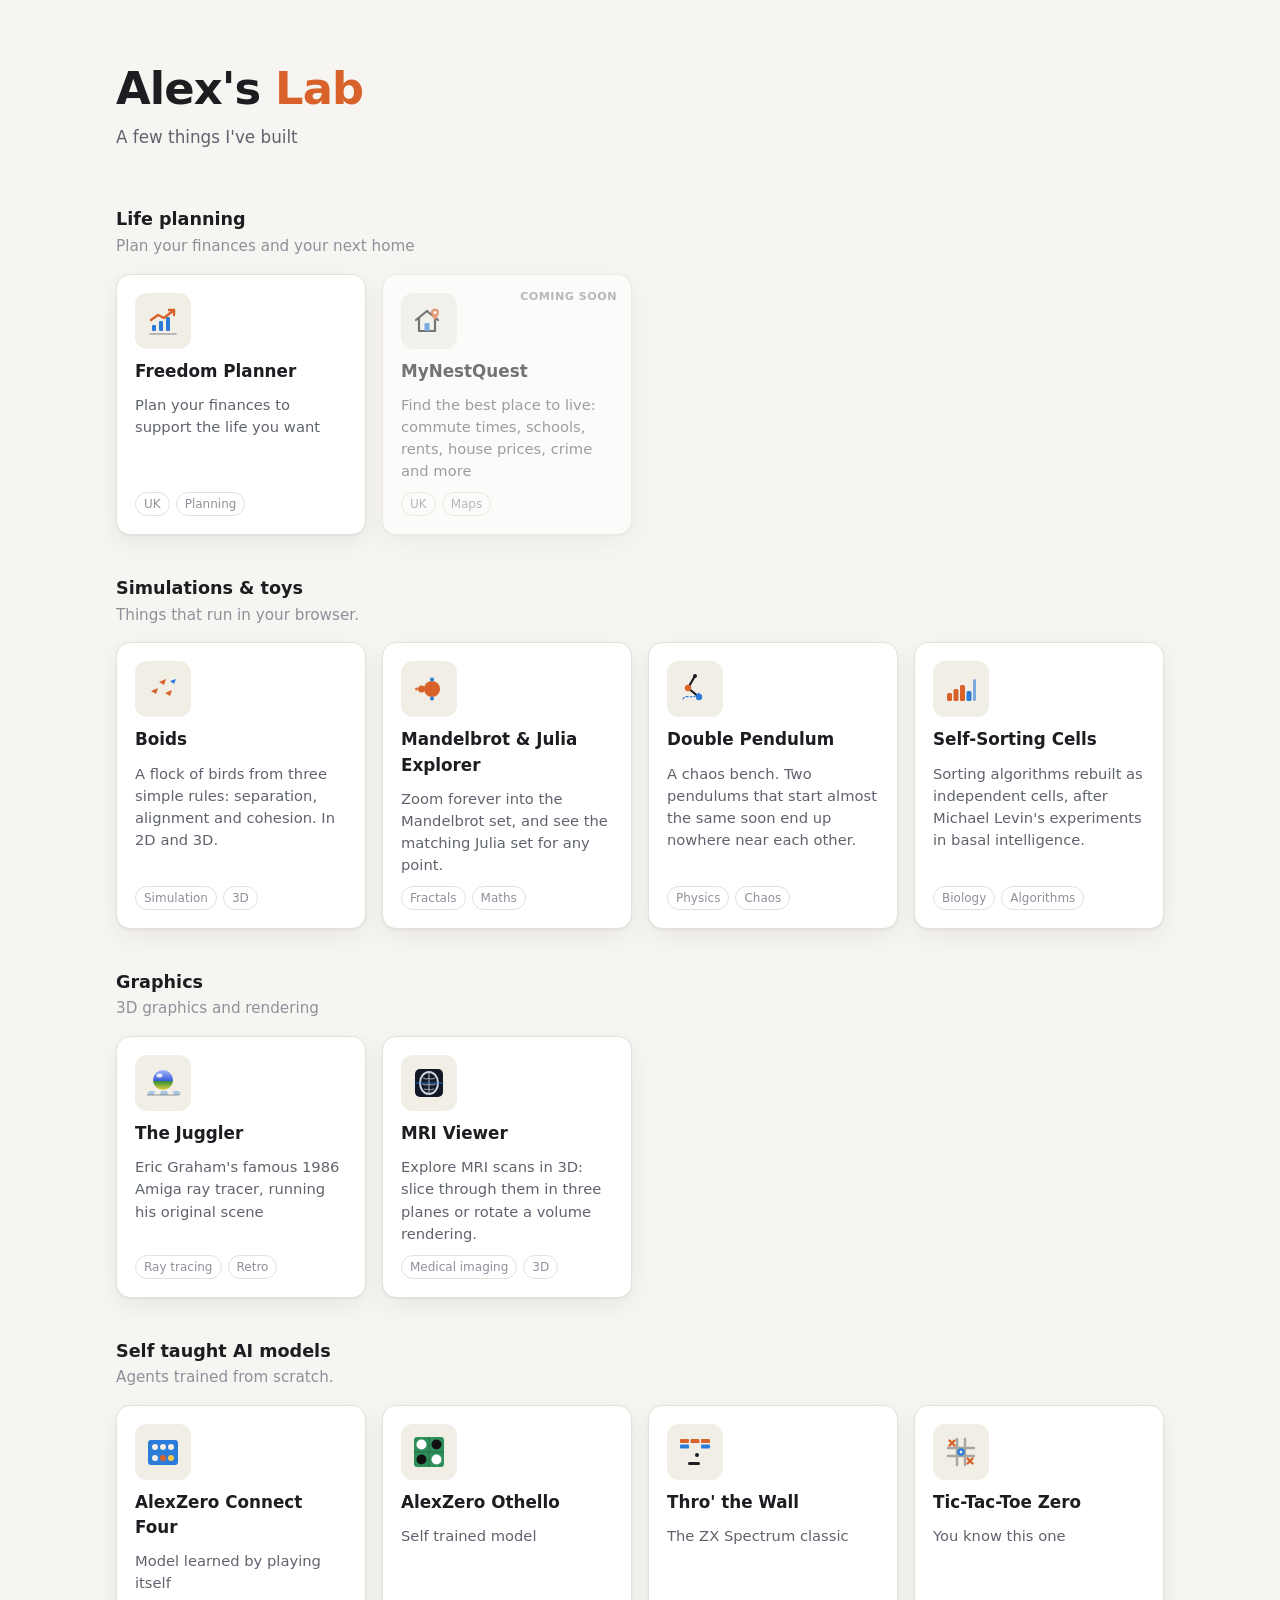
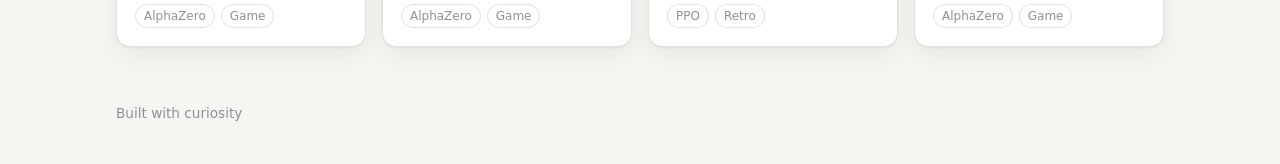
==== index.html @ 4d30f0cc "Life planning group: add MyNestQuest (coming soon) Co-Authored-By: Claude Opus 5.5 <noreply@anthropi" ====
<!doctype html>
<html lang="en">
<head>
<meta charset="utf-8">
<meta name="viewport" content="width=device-width, initial-scale=1">
<title>Alex's Lab</title>
<meta name="description" content="Simulations, fractals and self-taught AI games that Alex has built.">
<style>
  :root {
    --bg: #f6f5f1;
    --card: #ffffff;
    --edge: #e4e1d8;
    --ink: #1c1d21;
    --ink-dim: #5f636d;
    --ink-faint: #8d919a;
    --accent: #d9622b;
    --accent-2: #2b7bd9;
    --icon-bg: #f1eee6;
    --shadow: 0 1px 2px rgba(20,20,30,.05), 0 8px 24px rgba(20,20,30,.06);
    --shadow-hover: 0 2px 4px rgba(20,20,30,.06), 0 16px 40px rgba(20,20,30,.12);
  }
  @media (prefers-color-scheme: dark) {
    :root {
      --bg: #0e1015;
      --card: #171a21;
      --edge: #252a34;
      --ink: #eceef2;
      --ink-dim: #a3a9b6;
      --ink-faint: #6e7584;
      --accent: #f08a4b;
      --accent-2: #5ea3f2;
      --icon-bg: #1f232c;
      --shadow: 0 1px 2px rgba(0,0,0,.3);
      --shadow-hover: 0 12px 32px rgba(0,0,0,.45);
    }
  }
  * { box-sizing: border-box; }
  body {
    margin: 0;
    background: var(--bg);
    color: var(--ink);
    font: 16px/1.5 system-ui, -apple-system, "Segoe UI", Roboto, sans-serif;
  }
  .wrap { max-width: 1080px; margin: 0 auto; padding: 0 16px; }
  header { padding: 64px 0 24px; }
  h1 { font-size: clamp(2rem, 5vw, 2.8rem); line-height: 1.1; margin: 0 0 12px; letter-spacing: -0.02em; }
  h1 span { color: var(--accent); }
  .intro { color: var(--ink-dim); max-width: 56ch; margin: 0; font-size: 1.05rem; }
  section { padding: 32px 0 8px; }
  h2 { font-size: 1.1rem; margin: 0; }
  .blurb { color: var(--ink-faint); margin: 2px 0 16px; font-size: .95rem; }
  .grid {
    display: grid;
    grid-template-columns: repeat(auto-fill, minmax(240px, 1fr));
    gap: 16px;
  }
  .card {
    position: relative;
    display: flex; flex-direction: column; gap: 10px;
    padding: 18px;
    background: var(--card);
    border: 1px solid var(--edge);
    border-radius: 14px;
    box-shadow: var(--shadow);
    color: inherit; text-decoration: none;
    transition: transform .15s ease, box-shadow .15s ease, border-color .15s ease;
  }
  a.card:hover, a.card:focus-visible { transform: translateY(-3px); box-shadow: var(--shadow-hover); border-color: var(--accent); outline: none; }
  .card.soon { opacity: .6; cursor: default; }
  .icon {
    width: 56px; height: 56px; border-radius: 12px;
    background: var(--icon-bg);
    display: grid; place-items: center;
  }
  .icon svg { width: 36px; height: 36px; }
  .card h3 { margin: 0; font-size: 1.05rem; }
  .card p { margin: 0; color: var(--ink-dim); font-size: .92rem; flex: 1; }
  .tags { display: flex; flex-wrap: wrap; gap: 6px; }
  .tag { font-size: .75rem; padding: 2px 8px; border-radius: 99px; border: 1px solid var(--edge); color: var(--ink-faint); }
  .badge {
    position: absolute; top: 14px; right: 14px;
    font-size: .7rem; font-weight: 600; letter-spacing: .04em; text-transform: uppercase;
    color: var(--ink-faint);
  }
  footer { padding: 48px 0 40px; color: var(--ink-faint); font-size: .85rem; }
  footer a { color: inherit; }
</style>
</head>
<body>
<div class="wrap">
  <header>
    <h1>Alex's <span>Lab</span></h1>
    <p class="intro">A few things I've built</p>
  </header>
  <main id="groups"></main>
  <footer>Built with curiosity</footer>
</div>

<script src="apps.js"></script>
<script>
  // Small hand-drawn icons. currentColor = ink, var(--accent)/var(--accent-2) for highlights.
  const ICONS = {
    house: `<svg viewBox="0 0 36 36" fill="none" stroke-linecap="round" stroke-linejoin="round"><path d="M5 17L16 8l11 9" stroke="currentColor" stroke-width="2.2"/><path d="M8 15v13h16V15" stroke="currentColor" stroke-width="2.2"/><rect x="13.5" y="20" width="5" height="8" rx="1" fill="var(--accent-2)"/><path d="M28 9.5c0 3-4 7.5-4 7.5s-4-4.5-4-7.5a4 4 0 0 1 8 0z" fill="var(--accent)"/><circle cx="24" cy="9.5" r="1.5" fill="var(--card)"/></svg>`,
    mri: `<svg viewBox="0 0 36 36" fill="none" stroke-linecap="round"><rect x="4" y="4" width="28" height="28" rx="5" fill="#111827"/><ellipse cx="18" cy="18" rx="9" ry="11" stroke="#d1d5db" stroke-width="2"/><path d="M18 8v20" stroke="#9ca3af" stroke-width="1.2"/><path d="M12.5 13c2 1.5 3.5 1.5 5.5 0M18 13c2 1.5 3.5 1.5 5.5 0M12 19c2.2 1.4 4 1.4 6 0M18 19c2 1.4 3.8 1.4 6 0M13.5 24c1.6 1 3 1 4.5 0M18 24c1.5 1 2.9 1 4.5 0" stroke="#9ca3af" stroke-width="1.1"/><path d="M4 18h28" stroke="var(--accent-2)" stroke-width="1" opacity=".8"/></svg>`,
    juggler: `<svg viewBox="0 0 36 36"><defs><linearGradient id="jg" x1="0" y1="0" x2="0" y2="1"><stop offset="0" stop-color="#9fb7ff"/><stop offset=".55" stop-color="#3a5bd9"/><stop offset=".56" stop-color="#2f8f3a"/><stop offset="1" stop-color="#e6d23a"/></linearGradient></defs><path d="M2 30h32" stroke="currentColor" stroke-width="1.4" opacity=".3"/><g fill="var(--accent-2)" opacity=".35"><path d="M4 26h6l-1 4H2z"/><path d="M16 26h6l1 4h-8z"/><path d="M28 26h6l2 4h-7z"/></g><circle cx="18" cy="15" r="10" fill="url(#jg)"/><ellipse cx="14.5" cy="10.5" rx="3" ry="2" fill="#fff" opacity=".85"/></svg>`,
    finance: `<svg viewBox="0 0 36 36" fill="none" stroke-linecap="round" stroke-linejoin="round"><path d="M5 31h26" stroke="currentColor" stroke-width="1.6" opacity=".35"/><g fill="var(--accent-2)"><rect x="7" y="22" width="4" height="6" rx="1"/><rect x="14" y="18" width="4" height="10" rx="1"/><rect x="21" y="14" width="4" height="14" rx="1"/></g><path d="M6 17l7-5 6 3 10-8" stroke="var(--accent)" stroke-width="2.4"/><path d="M24 7h5v5" stroke="var(--accent)" stroke-width="2.4"/></svg>`,
    boids: `<svg viewBox="0 0 36 36" fill="none"><g fill="var(--accent)"><path d="M6 20l7-3-2 6z"/><path d="M14 11l7-3-2 6z"/><path d="M20 22l7-3-2 6z"/></g><path d="M25 10l6-2-2 5z" fill="var(--accent-2)"/></svg>`,
    mandelbrot: `<svg viewBox="0 0 36 36"><circle cx="21" cy="18" r="8" fill="var(--accent)"/><circle cx="10.5" cy="18" r="3.5" fill="var(--accent)"/><circle cx="5.5" cy="18" r="1.4" fill="var(--accent)"/><circle cx="21" cy="8.5" r="2" fill="var(--accent-2)"/><circle cx="21" cy="27.5" r="2" fill="var(--accent-2)"/></svg>`,
    pendulum: `<svg viewBox="0 0 36 36" fill="none" stroke-width="2.2" stroke-linecap="round"><path d="M18 5L11 17L22 26" stroke="currentColor"/><circle cx="18" cy="5" r="2" fill="currentColor"/><circle cx="11" cy="17" r="3.2" fill="var(--accent)"/><circle cx="22" cy="26" r="3.2" fill="var(--accent-2)"/><path d="M6 28c4-6 10 2 16-6" stroke="var(--accent-2)" stroke-width="1.2" stroke-dasharray="2 2"/></svg>`,
    cells: `<svg viewBox="0 0 36 36"><g fill="var(--accent)"><rect x="4" y="22" width="5" height="8" rx="1.5"/><rect x="10.5" y="18" width="5" height="12" rx="1.5"/><rect x="17" y="14" width="5" height="16" rx="1.5"/></g><g fill="var(--accent-2)"><rect x="23.5" y="20" width="5" height="10" rx="1.5"/><rect x="30" y="8" width="3" height="22" rx="1.5" opacity=".6"/></g></svg>`,
    connect4: `<svg viewBox="0 0 36 36"><rect x="3" y="6" width="30" height="25" rx="3" fill="var(--accent-2)"/><g fill="var(--icon-bg)"><circle cx="10" cy="13" r="3"/><circle cx="18" cy="13" r="3"/><circle cx="26" cy="13" r="3"/><circle cx="10" cy="24" r="3"/></g><circle cx="18" cy="24" r="3" fill="var(--accent)"/><circle cx="26" cy="24" r="3" fill="#f2c94c"/></svg>`,
    othello: `<svg viewBox="0 0 36 36"><rect x="3" y="3" width="30" height="30" rx="3" fill="#2f8f5b"/><path d="M18 3v30M3 18h30" stroke="#246f47"/><circle cx="10.5" cy="10.5" r="5" fill="#fff"/><circle cx="25.5" cy="25.5" r="5" fill="#fff"/><circle cx="25.5" cy="10.5" r="5" fill="#111"/><circle cx="10.5" cy="25.5" r="5" fill="#111"/></svg>`,
    breakout: `<svg viewBox="0 0 36 36"><g fill="var(--accent)"><rect x="3" y="5" width="9" height="4" rx="1"/><rect x="13.5" y="5" width="9" height="4" rx="1"/><rect x="24" y="5" width="9" height="4" rx="1"/></g><g fill="var(--accent-2)"><rect x="3" y="10.5" width="9" height="4" rx="1"/><rect x="24" y="10.5" width="9" height="4" rx="1"/></g><circle cx="20" cy="21" r="2" fill="currentColor"/><rect x="11" y="28" width="12" height="3" rx="1.5" fill="currentColor"/></svg>`,
    tictactoe: `<svg viewBox="0 0 36 36" fill="none" stroke-width="2.4" stroke-linecap="round"><path d="M14 5v26M22 5v26M5 14h26M5 22h26" stroke="currentColor" opacity=".35"/><path d="M6.5 6.5l5 5M11.5 6.5l-5 5M24.5 24.5l5 5M29.5 24.5l-5 5" stroke="var(--accent)"/><circle cx="18" cy="18" r="2.6" stroke="var(--accent-2)"/></svg>`,
  };

  const esc = s => String(s).replace(/[&<>"]/g, c => ({ "&": "&amp;", "<": "&lt;", ">": "&gt;", '"': "&quot;" }[c]));

  function card(app) {
    const live = app.status === "live";
    const inner = `
      ${live ? "" : `<span class="badge">Coming soon</span>`}
      <div class="icon">${ICONS[app.icon] || ""}</div>
      <h3>${esc(app.name)}</h3>
      <p>${esc(app.desc)}</p>
      <div class="tags">${app.tags.map(t => `<span class="tag">${esc(t)}</span>`).join("")}</div>`;
    // Apps hosted elsewhere (e.g. Railway) open in a new tab.
    const external = /^https?:/.test(app.url) ? ' target="_blank" rel="noopener"' : "";
    return live
      ? `<a class="card" href="${esc(app.url)}"${external}>${inner}</a>`
      : `<div class="card soon" aria-disabled="true">${inner}</div>`;
  }

  document.getElementById("groups").innerHTML = window.APPS.map(g => `
    <section>
      <h2>${esc(g.group)}</h2>
      <p class="blurb">${esc(g.blurb)}</p>
      <div class="grid">${g.items.map(card).join("")}</div>
    </section>`).join("");
</script>
</body>
</html>
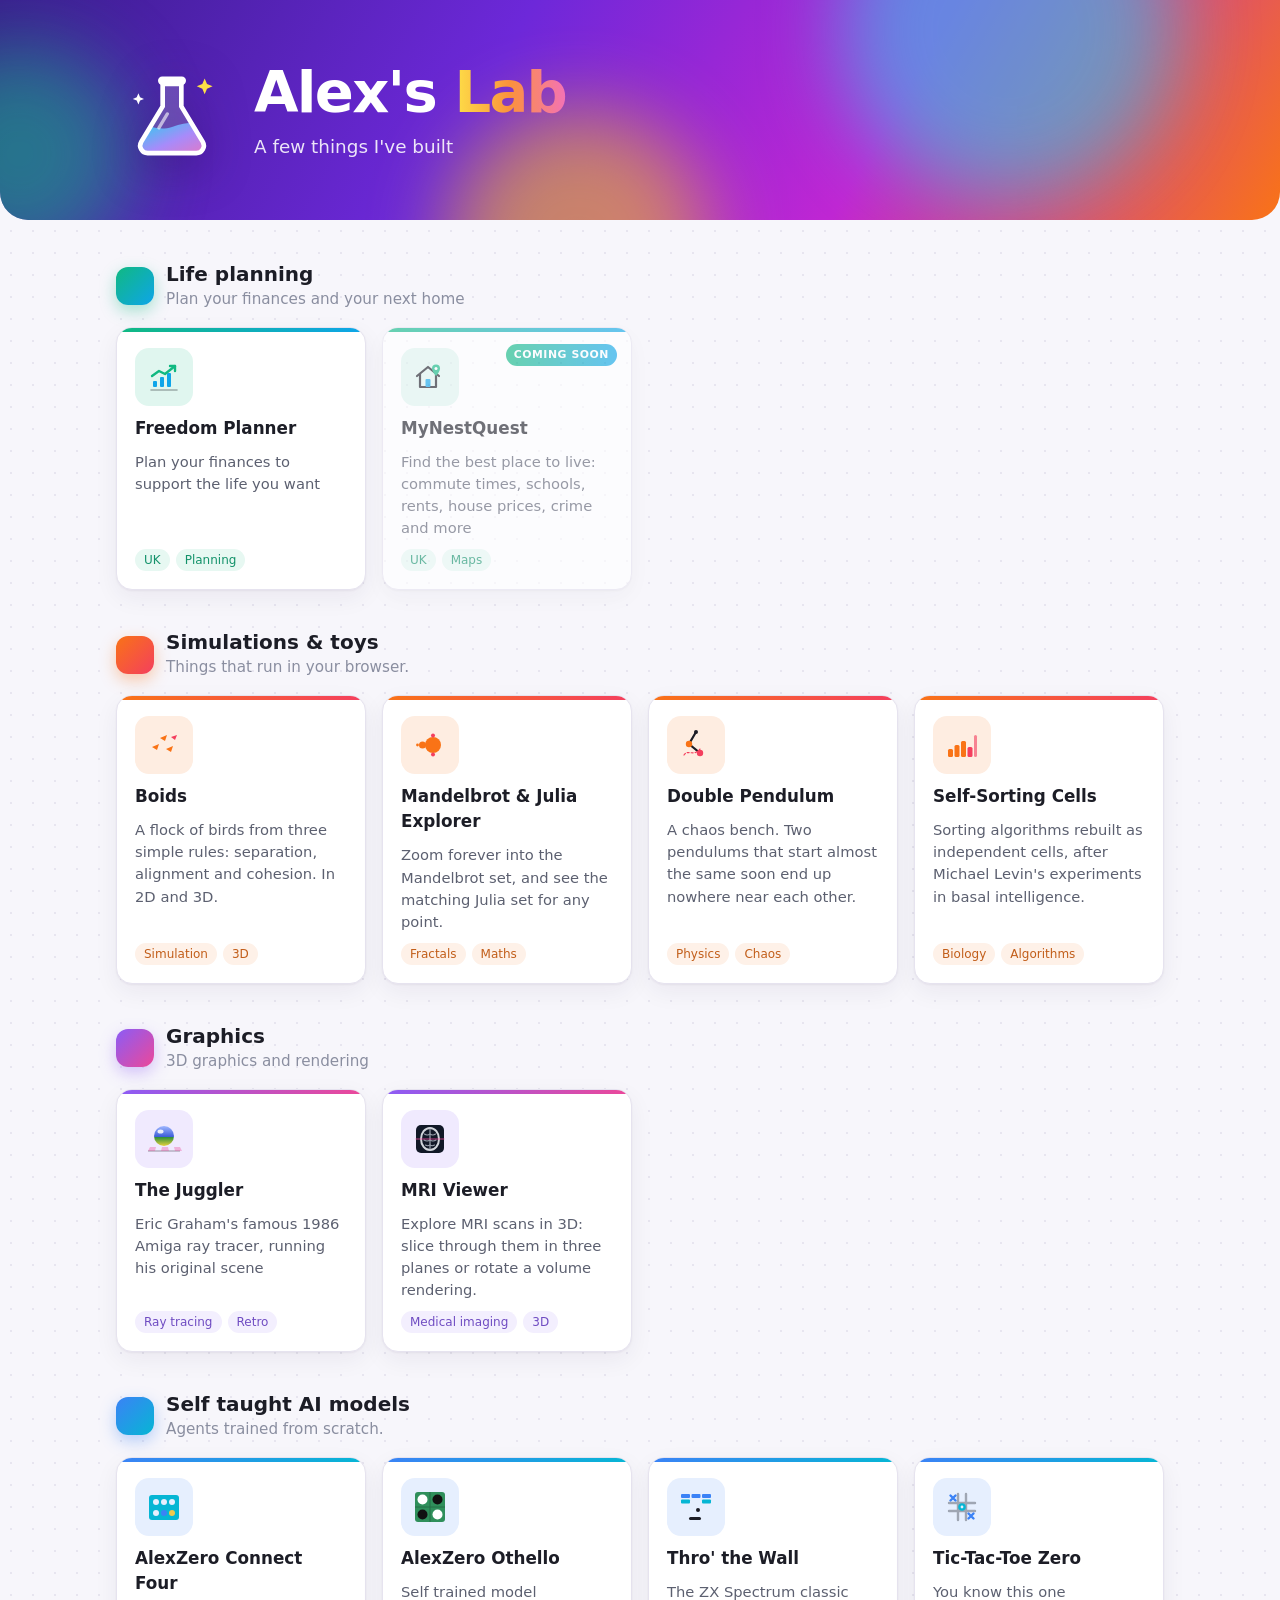
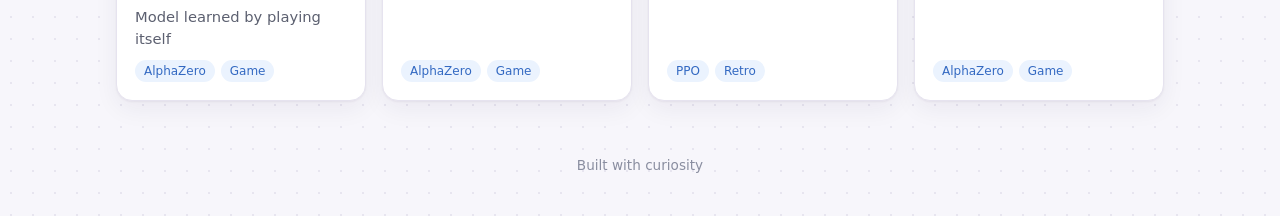
==== commit 614f573a: "Colourful redesign: gradient hero, animated flask logo, per-group colours Co-Authored-By: Claude Opu" ====
--- a/index.html
+++ b/index.html
@@ -4,94 +4,192 @@
 <meta charset="utf-8">
 <meta name="viewport" content="width=device-width, initial-scale=1">
 <title>Alex's Lab</title>
-<meta name="description" content="Simulations, fractals and self-taught AI games that Alex has built.">
+<meta name="description" content="A few things Alex has built: life-planning tools, simulations, 3D graphics and self-taught AI games.">
+<link rel="icon" href="data:image/svg+xml,%3Csvg xmlns=%27http://www.w3.org/2000/svg%27 viewBox=%270 0 64 64%27%3E%3Cpath d=%27M25 6h14v18l15 26a6 6 0 0 1-5 9H15a6 6 0 0 1-5-9l15-26z%27 fill=%27%237c3aed%27/%3E%3Cpath d=%27M15 40h34l5 10a6 6 0 0 1-5 9H15a6 6 0 0 1-5-9z%27 fill=%27%23f472b6%27/%3E%3C/svg%3E">
 <style>
   :root {
-    --bg: #f6f5f1;
+    --bg: #f7f6fb;
     --card: #ffffff;
-    --edge: #e4e1d8;
-    --ink: #1c1d21;
-    --ink-dim: #5f636d;
-    --ink-faint: #8d919a;
-    --accent: #d9622b;
-    --accent-2: #2b7bd9;
-    --icon-bg: #f1eee6;
-    --shadow: 0 1px 2px rgba(20,20,30,.05), 0 8px 24px rgba(20,20,30,.06);
-    --shadow-hover: 0 2px 4px rgba(20,20,30,.06), 0 16px 40px rgba(20,20,30,.12);
+    --edge: #e6e3ef;
+    --ink: #1c1d26;
+    --ink-dim: #5c6070;
+    --ink-faint: #8a8ea0;
+    --dot: rgba(90, 80, 140, .10);
+    --shadow: 0 1px 2px rgba(30,20,60,.05), 0 8px 24px rgba(30,20,60,.06);
+    /* per-group colours; each section overrides --g1/--g2 */
+    --g1: #6366f1; --g2: #ec4899;
   }
   @media (prefers-color-scheme: dark) {
     :root {
-      --bg: #0e1015;
-      --card: #171a21;
-      --edge: #252a34;
-      --ink: #eceef2;
-      --ink-dim: #a3a9b6;
-      --ink-faint: #6e7584;
-      --accent: #f08a4b;
-      --accent-2: #5ea3f2;
-      --icon-bg: #1f232c;
-      --shadow: 0 1px 2px rgba(0,0,0,.3);
-      --shadow-hover: 0 12px 32px rgba(0,0,0,.45);
+      --bg: #0d0e16;
+      --card: #161826;
+      --edge: #262a3d;
+      --ink: #eceef6;
+      --ink-dim: #a6abbe;
+      --ink-faint: #6f7489;
+      --dot: rgba(160, 150, 255, .07);
+      --shadow: 0 1px 2px rgba(0,0,0,.35);
     }
   }
   * { box-sizing: border-box; }
   body {
     margin: 0;
-    background: var(--bg);
+    background:
+      radial-gradient(var(--dot) 1px, transparent 1.5px) 0 0 / 22px 22px,
+      var(--bg);
     color: var(--ink);
     font: 16px/1.5 system-ui, -apple-system, "Segoe UI", Roboto, sans-serif;
   }
   .wrap { max-width: 1080px; margin: 0 auto; padding: 0 16px; }
-  header { padding: 64px 0 24px; }
-  h1 { font-size: clamp(2rem, 5vw, 2.8rem); line-height: 1.1; margin: 0 0 12px; letter-spacing: -0.02em; }
-  h1 span { color: var(--accent); }
-  .intro { color: var(--ink-dim); max-width: 56ch; margin: 0; font-size: 1.05rem; }
-  section { padding: 32px 0 8px; }
-  h2 { font-size: 1.1rem; margin: 0; }
-  .blurb { color: var(--ink-faint); margin: 2px 0 16px; font-size: .95rem; }
+
+  /* ---------- hero ---------- */
+  .hero {
+    position: relative; overflow: hidden; color: #fff;
+    background: linear-gradient(120deg, #3b1d8f 0%, #6d28d9 38%, #c026d3 68%, #f97316 100%);
+    border-radius: 0 0 28px 28px;
+  }
+  .hero .blob { position: absolute; border-radius: 50%; filter: blur(40px); opacity: .55; pointer-events: none; }
+  .hero .b1 { width: 340px; height: 340px; background: #22d3ee; top: -140px; right: 8%; animation: drift 18s ease-in-out infinite alternate; }
+  .hero .b2 { width: 260px; height: 260px; background: #facc15; bottom: -150px; left: 35%; animation: drift 22s ease-in-out infinite alternate-reverse; }
+  .hero .b3 { width: 220px; height: 220px; background: #10b981; top: 20%; left: -90px; animation: drift 26s ease-in-out infinite alternate; }
+  @keyframes drift { from { transform: translate(0, 0) scale(1); } to { transform: translate(40px, 30px) scale(1.15); } }
+  .hero .wrap { position: relative; display: flex; align-items: center; gap: 26px; padding-top: 56px; padding-bottom: 52px; }
+  .logo { flex: none; width: 112px; height: 112px; filter: drop-shadow(0 10px 24px rgba(30,0,60,.35)); }
+  h1 { font-size: clamp(2.3rem, 7vw, 3.6rem); line-height: 1.05; margin: 0 0 10px; letter-spacing: -0.03em; font-weight: 800; }
+  h1 span {
+    background: linear-gradient(90deg, #fde047, #fb923c, #f472b6, #67e8f9, #fde047);
+    background-size: 200% 100%;
+    -webkit-background-clip: text; background-clip: text; color: transparent;
+    animation: shimmer 8s linear infinite;
+  }
+  @keyframes shimmer { to { background-position: 200% 0; } }
+  .intro { color: rgba(255,255,255,.88); max-width: 56ch; margin: 0; font-size: 1.15rem; }
+
+  /* ---------- logo animation ---------- */
+  .logo .bub { animation: rise 2.8s ease-in infinite; transform-box: fill-box; transform-origin: center; opacity: 0; }
+  .logo .bub.d1 { animation-delay: .9s; animation-duration: 3.2s; }
+  .logo .bub.d2 { animation-delay: 1.7s; animation-duration: 2.5s; }
+  .logo .bub.d3 { animation-delay: 2.3s; animation-duration: 3.6s; }
+  @keyframes rise {
+    0% { transform: translateY(0) scale(.6); opacity: 0; }
+    15% { opacity: 1; }
+    100% { transform: translateY(-46px) scale(1.15); opacity: 0; }
+  }
+  .logo .spark { animation: twinkle 2.4s ease-in-out infinite; transform-box: fill-box; transform-origin: center; }
+  .logo .spark.s2 { animation-delay: 1.2s; }
+  @keyframes twinkle { 0%, 100% { opacity: .2; transform: scale(.6); } 50% { opacity: 1; transform: scale(1); } }
+  .logo .liquid { animation: hue 10s linear infinite; }
+  @keyframes hue { to { filter: hue-rotate(360deg); } }
+
+  /* ---------- groups ---------- */
+  main { padding-top: 8px; }
+  section { padding: 34px 0 6px; }
+  .ghead { display: flex; align-items: center; gap: 12px; margin-bottom: 16px; }
+  .gdot {
+    width: 38px; height: 38px; border-radius: 12px; flex: none;
+    background: linear-gradient(135deg, var(--g1), var(--g2));
+    box-shadow: 0 6px 16px color-mix(in srgb, var(--g1) 35%, transparent);
+  }
+  h2 { font-size: 1.25rem; margin: 0; line-height: 1.2; }
+  .blurb { color: var(--ink-faint); margin: 2px 0 0; font-size: .95rem; }
   .grid {
     display: grid;
     grid-template-columns: repeat(auto-fill, minmax(240px, 1fr));
     gap: 16px;
   }
   .card {
-    position: relative;
+    --accent: var(--g1); --accent-2: var(--g2);
+    --icon-bg: color-mix(in srgb, var(--g1) 13%, var(--card));
+    position: relative; overflow: hidden;
     display: flex; flex-direction: column; gap: 10px;
-    padding: 18px;
+    padding: 20px 18px 18px;
     background: var(--card);
     border: 1px solid var(--edge);
-    border-radius: 14px;
+    border-radius: 16px;
     box-shadow: var(--shadow);
     color: inherit; text-decoration: none;
-    transition: transform .15s ease, box-shadow .15s ease, border-color .15s ease;
-  }
-  a.card:hover, a.card:focus-visible { transform: translateY(-3px); box-shadow: var(--shadow-hover); border-color: var(--accent); outline: none; }
-  .card.soon { opacity: .6; cursor: default; }
+    transition: transform .18s ease, box-shadow .18s ease, border-color .18s ease;
+  }
+  .card::before {
+    content: ""; position: absolute; inset: 0 0 auto 0; height: 4px;
+    background: linear-gradient(90deg, var(--g1), var(--g2));
+  }
+  a.card:hover, a.card:focus-visible {
+    transform: translateY(-4px);
+    border-color: color-mix(in srgb, var(--g1) 55%, var(--edge));
+    box-shadow: 0 14px 34px color-mix(in srgb, var(--g1) 28%, transparent);
+    outline: none;
+  }
+  a.card:hover .icon { transform: rotate(-6deg) scale(1.06); }
+  .card.soon { opacity: .62; cursor: default; }
   .icon {
-    width: 56px; height: 56px; border-radius: 12px;
+    width: 58px; height: 58px; border-radius: 14px;
     background: var(--icon-bg);
     display: grid; place-items: center;
+    transition: transform .2s ease;
   }
   .icon svg { width: 36px; height: 36px; }
   .card h3 { margin: 0; font-size: 1.05rem; }
   .card p { margin: 0; color: var(--ink-dim); font-size: .92rem; flex: 1; }
   .tags { display: flex; flex-wrap: wrap; gap: 6px; }
-  .tag { font-size: .75rem; padding: 2px 8px; border-radius: 99px; border: 1px solid var(--edge); color: var(--ink-faint); }
+  .tag {
+    font-size: .75rem; padding: 2px 9px; border-radius: 99px;
+    color: color-mix(in srgb, var(--g1) 75%, var(--ink));
+    background: color-mix(in srgb, var(--g1) 10%, var(--card));
+  }
   .badge {
-    position: absolute; top: 14px; right: 14px;
-    font-size: .7rem; font-weight: 600; letter-spacing: .04em; text-transform: uppercase;
-    color: var(--ink-faint);
-  }
-  footer { padding: 48px 0 40px; color: var(--ink-faint); font-size: .85rem; }
+    position: absolute; top: 16px; right: 14px;
+    font-size: .68rem; font-weight: 700; letter-spacing: .05em; text-transform: uppercase;
+    color: #fff; padding: 3px 8px; border-radius: 99px;
+    background: linear-gradient(90deg, var(--g1), var(--g2));
+  }
+  footer { padding: 48px 0 40px; color: var(--ink-faint); font-size: .85rem; text-align: center; }
   footer a { color: inherit; }
+
+  @media (max-width: 560px) {
+    .hero .wrap { flex-direction: column; align-items: flex-start; gap: 14px; padding-top: 36px; padding-bottom: 36px; }
+    .logo { width: 84px; height: 84px; }
+  }
+  @media (prefers-reduced-motion: reduce) {
+    *, *::before, *::after { animation: none !important; transition: none !important; }
+    .logo .bub { opacity: .8; }
+  }
 </style>
 </head>
 <body>
+<header class="hero">
+  <div class="blob b1"></div><div class="blob b2"></div><div class="blob b3"></div>
+  <div class="wrap">
+    <svg class="logo" viewBox="0 0 120 120" role="img" aria-label="Lab flask logo">
+      <defs>
+        <linearGradient id="liq" x1="0" y1="0" x2="1" y2="1">
+          <stop offset="0" stop-color="#22d3ee"/><stop offset=".5" stop-color="#a78bfa"/><stop offset="1" stop-color="#f472b6"/>
+        </linearGradient>
+        <clipPath id="flaskIn"><path d="M50 30h20v24l23 38a8 8 0 0 1-7 12H34a8 8 0 0 1-7-12l23-38z"/></clipPath>
+      </defs>
+      <g clip-path="url(#flaskIn)">
+        <rect x="20" y="30" width="80" height="80" fill="#fff" opacity=".18"/>
+        <path class="liquid" d="M20 76c12-6 22 6 40 0s28-6 44 0V110H20z" fill="url(#liq)"/>
+        <circle class="bub" cx="52" cy="96" r="4" fill="#fff"/>
+        <circle class="bub d1" cx="66" cy="98" r="3" fill="#fff"/>
+        <circle class="bub d2" cx="58" cy="100" r="2.5" fill="#fff"/>
+        <circle class="bub d3" cx="72" cy="94" r="2" fill="#fff"/>
+      </g>
+      <path d="M50 30h20v24l23 38a8 8 0 0 1-7 12H34a8 8 0 0 1-7-12l23-38z" fill="none" stroke="#fff" stroke-width="5" stroke-linejoin="round"/>
+      <rect x="45" y="22" width="30" height="9" rx="4.5" fill="#fff"/>
+      <path d="M55 62l-9 15" stroke="#fff" stroke-width="3.5" stroke-linecap="round" opacity=".6"/>
+      <circle class="bub d1" cx="60" cy="18" r="3.5" fill="#fde047"/>
+      <circle class="bub d3" cx="68" cy="14" r="2.5" fill="#67e8f9"/>
+      <path class="spark" d="M95 24l2.5 6 6 2.5-6 2.5-2.5 6-2.5-6-6-2.5 6-2.5z" fill="#fde047"/>
+      <path class="spark s2" d="M24 40l1.8 4.2 4.2 1.8-4.2 1.8-1.8 4.2-1.8-4.2-4.2-1.8 4.2-1.8z" fill="#fff"/>
+    </svg>
+    <div>
+      <h1>Alex's <span>Lab</span></h1>
+      <p class="intro">A few things I've built</p>
+    </div>
+  </div>
+</header>
 <div class="wrap">
-  <header>
-    <h1>Alex's <span>Lab</span></h1>
-    <p class="intro">A few things I've built</p>
-  </header>
   <main id="groups"></main>
   <footer>Built with curiosity</footer>
 </div>
@@ -131,12 +229,26 @@
       : `<div class="card soon" aria-disabled="true">${inner}</div>`;
   }
 
-  document.getElementById("groups").innerHTML = window.APPS.map(g => `
-    <section>
-      <h2>${esc(g.group)}</h2>
-      <p class="blurb">${esc(g.blurb)}</p>
+  // Each group gets its own colour pair, used by the heading, card stripes, icons and tags.
+  const PALETTES = [
+    ["#10b981", "#0ea5e9"],   // green -> sky
+    ["#f97316", "#f43f5e"],   // orange -> rose
+    ["#8b5cf6", "#ec4899"],   // violet -> pink
+    ["#3b82f6", "#06b6d4"],   // blue -> cyan
+    ["#eab308", "#f97316"],   // amber -> orange (spare for a 5th group)
+  ];
+
+  document.getElementById("groups").innerHTML = window.APPS.map((g, i) => {
+    const [g1, g2] = PALETTES[i % PALETTES.length];
+    return `
+    <section style="--g1:${g1};--g2:${g2}">
+      <div class="ghead">
+        <div class="gdot"></div>
+        <div><h2>${esc(g.group)}</h2><p class="blurb">${esc(g.blurb)}</p></div>
+      </div>
       <div class="grid">${g.items.map(card).join("")}</div>
-    </section>`).join("");
+    </section>`;
+  }).join("");
 </script>
 </body>
 </html>
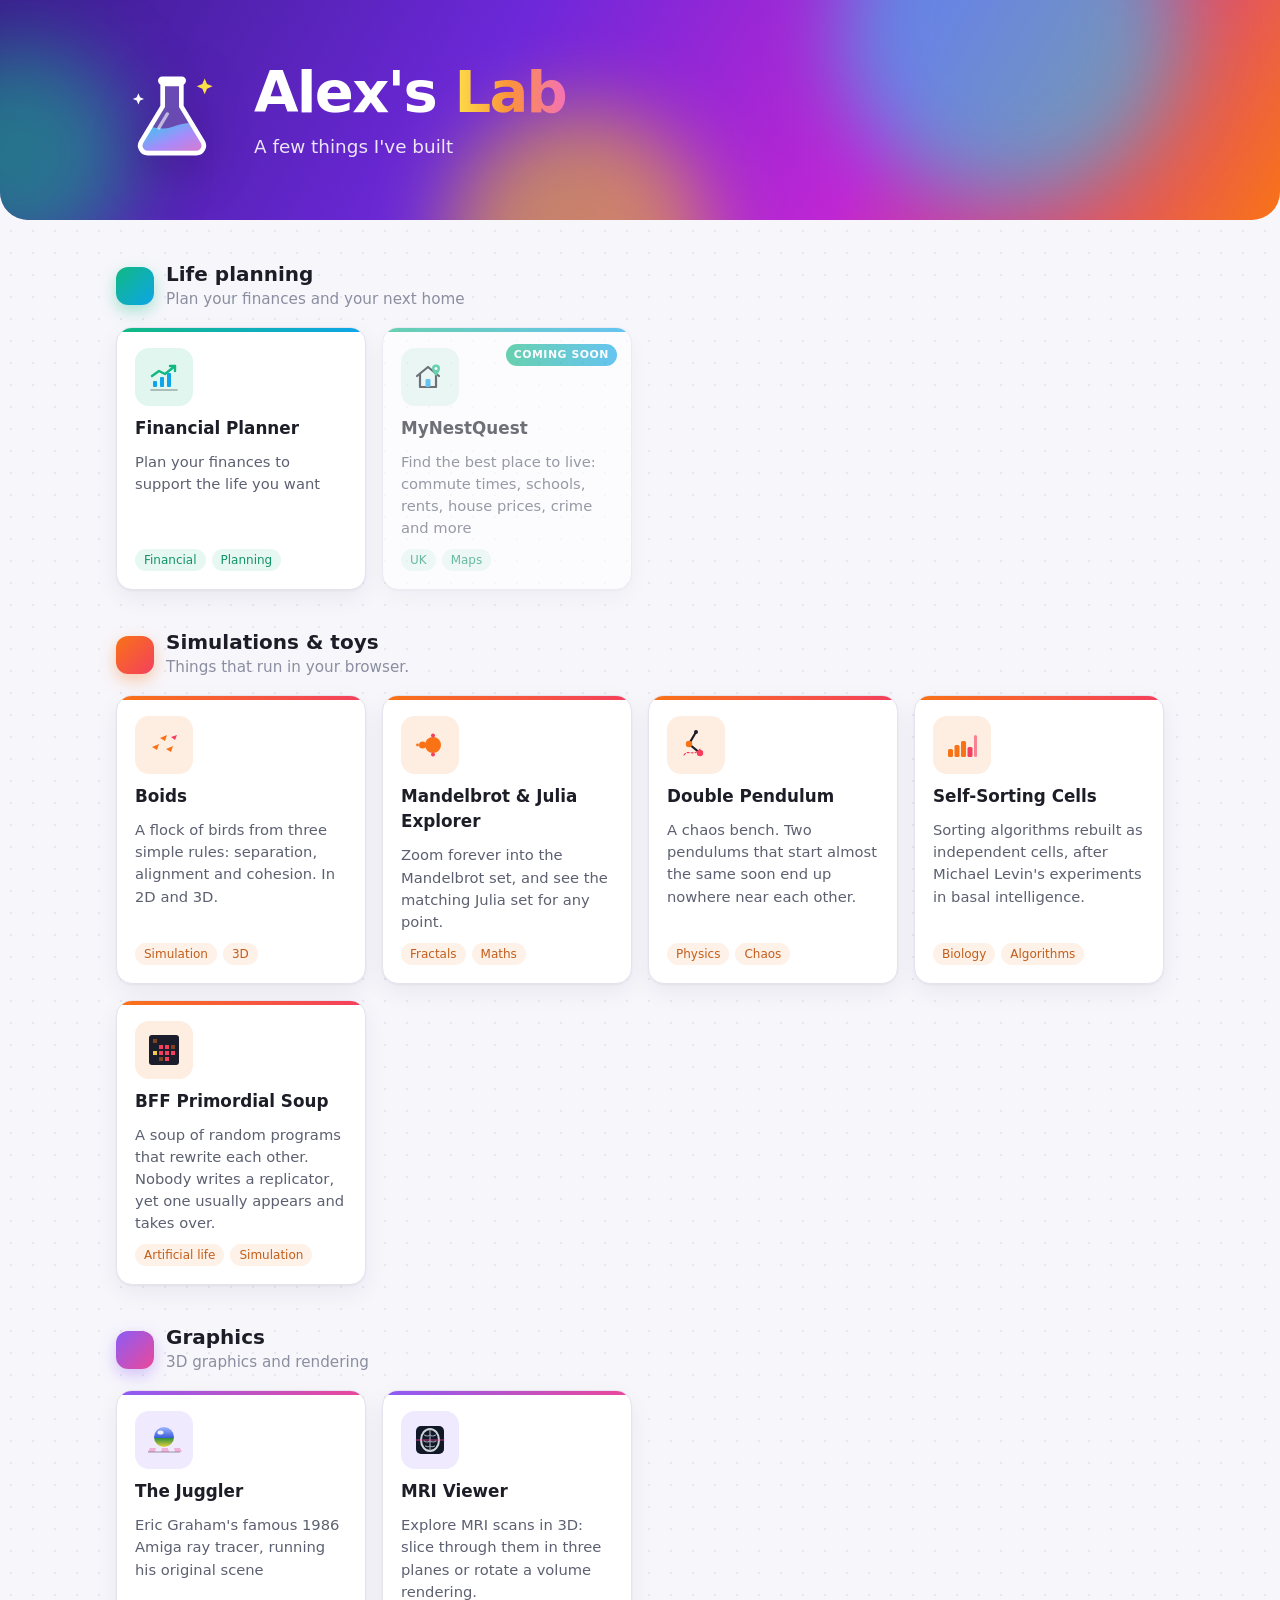
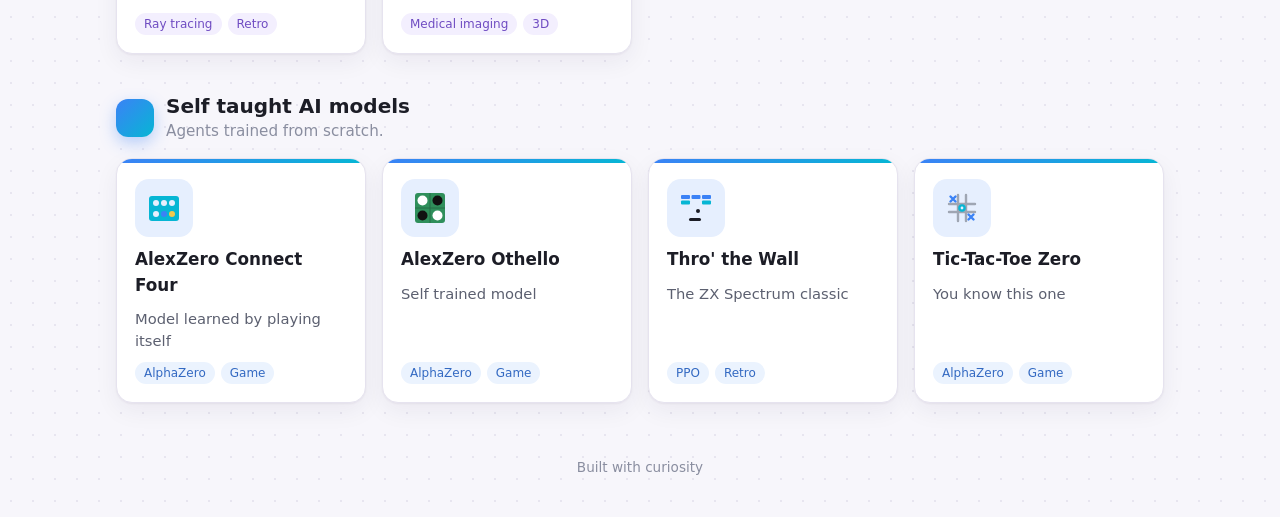
==== commit e7b353e9: "Add BFF Primordial Soup to Simulations & toys Co-Authored-By: Claude Opus 5.5 <noreply@anthropic.com" ====
--- a/index.html
+++ b/index.html
@@ -206,6 +206,7 @@
     mandelbrot: `<svg viewBox="0 0 36 36"><circle cx="21" cy="18" r="8" fill="var(--accent)"/><circle cx="10.5" cy="18" r="3.5" fill="var(--accent)"/><circle cx="5.5" cy="18" r="1.4" fill="var(--accent)"/><circle cx="21" cy="8.5" r="2" fill="var(--accent-2)"/><circle cx="21" cy="27.5" r="2" fill="var(--accent-2)"/></svg>`,
     pendulum: `<svg viewBox="0 0 36 36" fill="none" stroke-width="2.2" stroke-linecap="round"><path d="M18 5L11 17L22 26" stroke="currentColor"/><circle cx="18" cy="5" r="2" fill="currentColor"/><circle cx="11" cy="17" r="3.2" fill="var(--accent)"/><circle cx="22" cy="26" r="3.2" fill="var(--accent-2)"/><path d="M6 28c4-6 10 2 16-6" stroke="var(--accent-2)" stroke-width="1.2" stroke-dasharray="2 2"/></svg>`,
     cells: `<svg viewBox="0 0 36 36"><g fill="var(--accent)"><rect x="4" y="22" width="5" height="8" rx="1.5"/><rect x="10.5" y="18" width="5" height="12" rx="1.5"/><rect x="17" y="14" width="5" height="16" rx="1.5"/></g><g fill="var(--accent-2)"><rect x="23.5" y="20" width="5" height="10" rx="1.5"/><rect x="30" y="8" width="3" height="22" rx="1.5" opacity=".6"/></g></svg>`,
+    soup: `<svg viewBox="0 0 36 36"><rect x="3" y="3" width="30" height="30" rx="3" fill="#1b1d2a"/><g fill="var(--accent)" opacity=".45"><rect x="7" y="7" width="4" height="4"/><rect x="25" y="13" width="4" height="4"/><rect x="13" y="25" width="4" height="4"/></g><g fill="var(--accent-2)"><rect x="13" y="13" width="4" height="4"/><rect x="19" y="13" width="4" height="4"/><rect x="13" y="19" width="4" height="4"/><rect x="19" y="19" width="4" height="4"/><rect x="25" y="19" width="4" height="4"/><rect x="19" y="25" width="4" height="4"/></g><rect x="7" y="19" width="4" height="4" fill="#f2c94c"/></svg>`,
     connect4: `<svg viewBox="0 0 36 36"><rect x="3" y="6" width="30" height="25" rx="3" fill="var(--accent-2)"/><g fill="var(--icon-bg)"><circle cx="10" cy="13" r="3"/><circle cx="18" cy="13" r="3"/><circle cx="26" cy="13" r="3"/><circle cx="10" cy="24" r="3"/></g><circle cx="18" cy="24" r="3" fill="var(--accent)"/><circle cx="26" cy="24" r="3" fill="#f2c94c"/></svg>`,
     othello: `<svg viewBox="0 0 36 36"><rect x="3" y="3" width="30" height="30" rx="3" fill="#2f8f5b"/><path d="M18 3v30M3 18h30" stroke="#246f47"/><circle cx="10.5" cy="10.5" r="5" fill="#fff"/><circle cx="25.5" cy="25.5" r="5" fill="#fff"/><circle cx="25.5" cy="10.5" r="5" fill="#111"/><circle cx="10.5" cy="25.5" r="5" fill="#111"/></svg>`,
     breakout: `<svg viewBox="0 0 36 36"><g fill="var(--accent)"><rect x="3" y="5" width="9" height="4" rx="1"/><rect x="13.5" y="5" width="9" height="4" rx="1"/><rect x="24" y="5" width="9" height="4" rx="1"/></g><g fill="var(--accent-2)"><rect x="3" y="10.5" width="9" height="4" rx="1"/><rect x="24" y="10.5" width="9" height="4" rx="1"/></g><circle cx="20" cy="21" r="2" fill="currentColor"/><rect x="11" y="28" width="12" height="3" rx="1.5" fill="currentColor"/></svg>`,
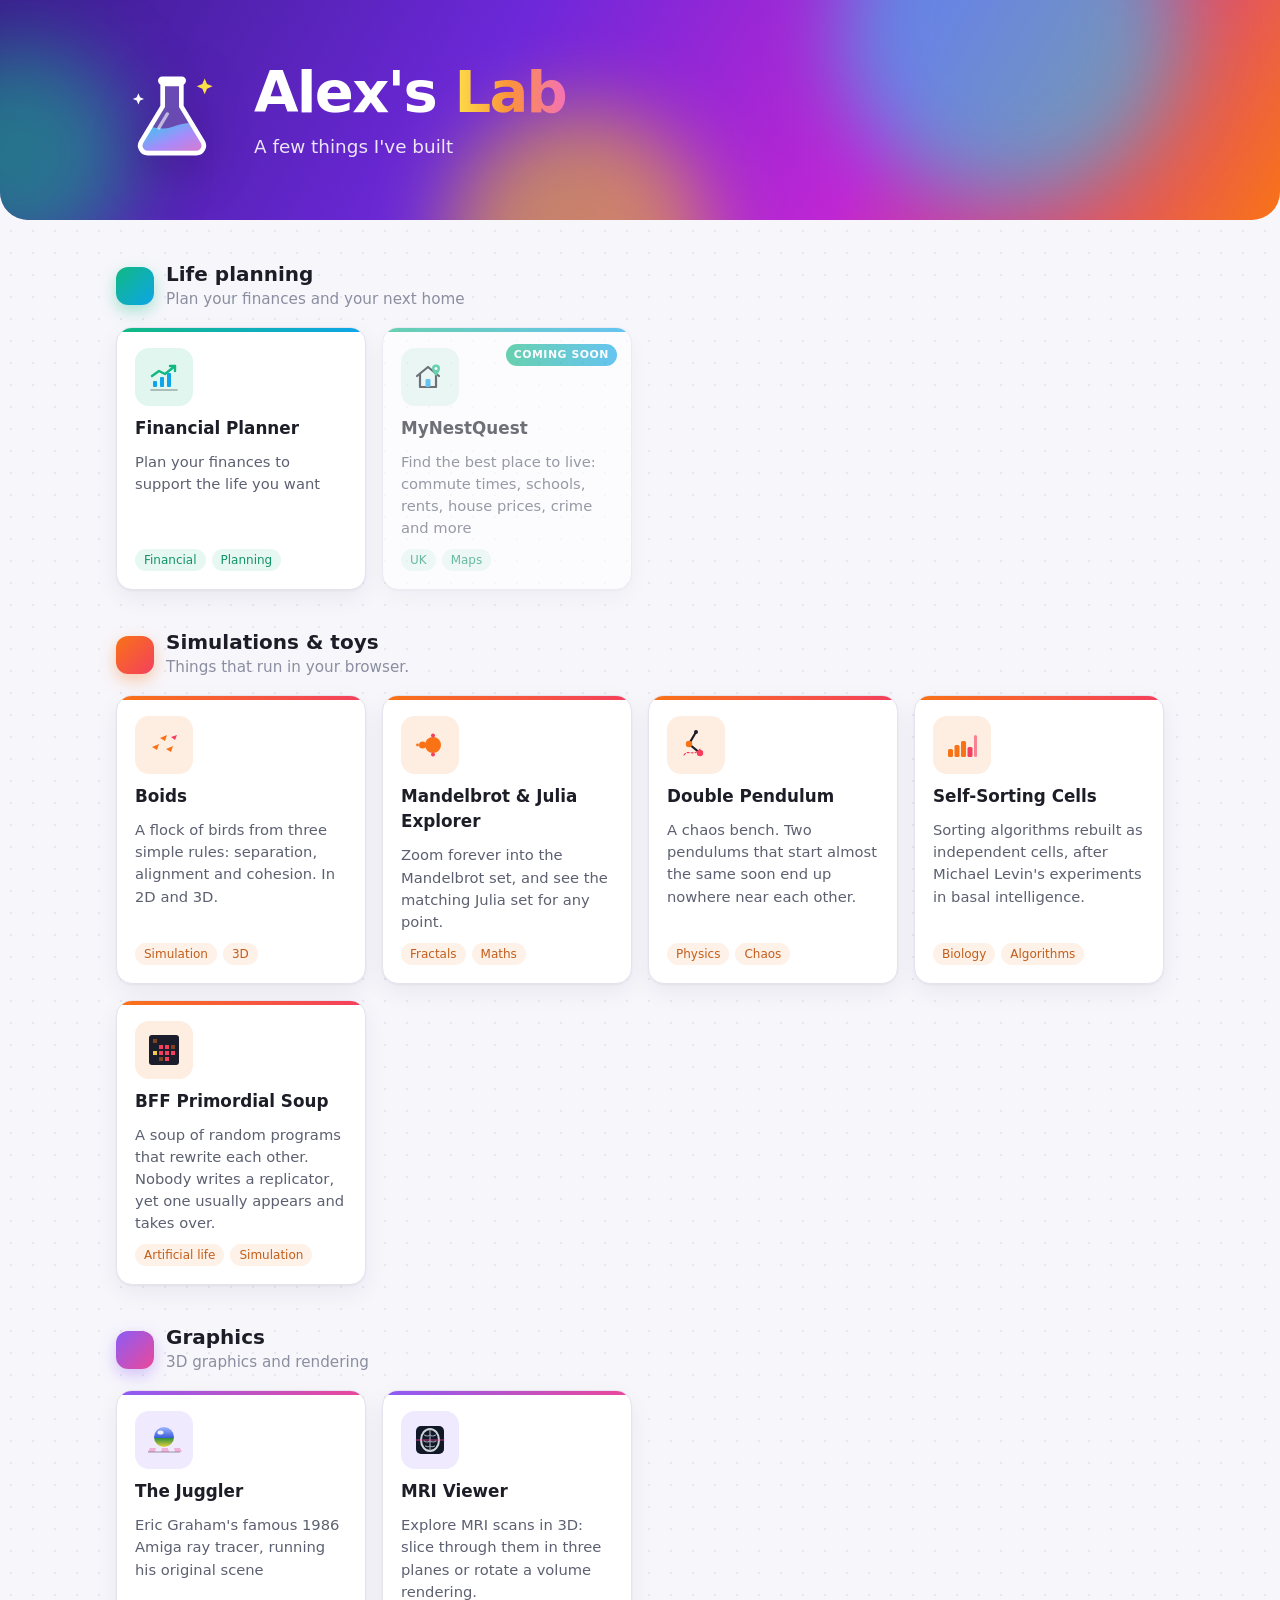
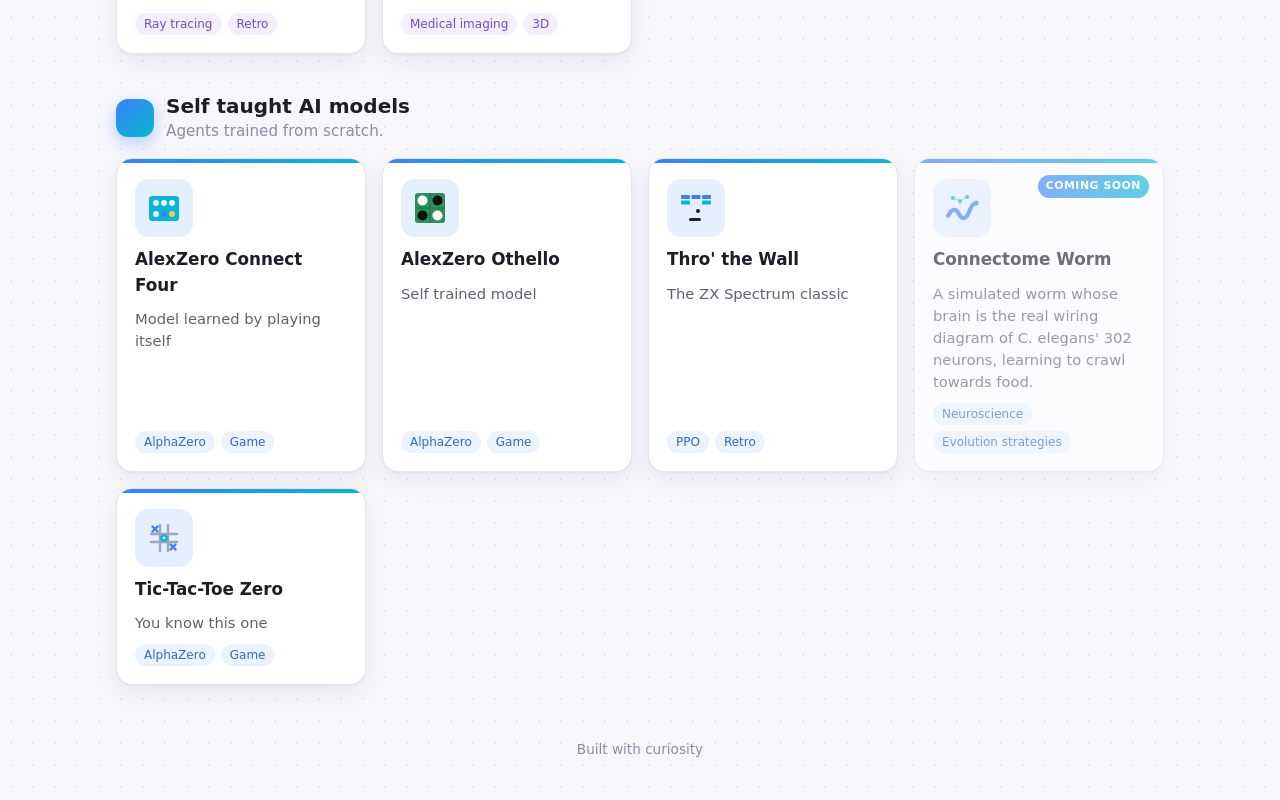
==== commit 7d9953ab: "Add Connectome Worm (coming soon) to Self taught AI models The C. elegans connectome as a fixed-wiri" ====
--- a/index.html
+++ b/index.html
@@ -210,6 +210,7 @@
     connect4: `<svg viewBox="0 0 36 36"><rect x="3" y="6" width="30" height="25" rx="3" fill="var(--accent-2)"/><g fill="var(--icon-bg)"><circle cx="10" cy="13" r="3"/><circle cx="18" cy="13" r="3"/><circle cx="26" cy="13" r="3"/><circle cx="10" cy="24" r="3"/></g><circle cx="18" cy="24" r="3" fill="var(--accent)"/><circle cx="26" cy="24" r="3" fill="#f2c94c"/></svg>`,
     othello: `<svg viewBox="0 0 36 36"><rect x="3" y="3" width="30" height="30" rx="3" fill="#2f8f5b"/><path d="M18 3v30M3 18h30" stroke="#246f47"/><circle cx="10.5" cy="10.5" r="5" fill="#fff"/><circle cx="25.5" cy="25.5" r="5" fill="#fff"/><circle cx="25.5" cy="10.5" r="5" fill="#111"/><circle cx="10.5" cy="25.5" r="5" fill="#111"/></svg>`,
     breakout: `<svg viewBox="0 0 36 36"><g fill="var(--accent)"><rect x="3" y="5" width="9" height="4" rx="1"/><rect x="13.5" y="5" width="9" height="4" rx="1"/><rect x="24" y="5" width="9" height="4" rx="1"/></g><g fill="var(--accent-2)"><rect x="3" y="10.5" width="9" height="4" rx="1"/><rect x="24" y="10.5" width="9" height="4" rx="1"/></g><circle cx="20" cy="21" r="2" fill="currentColor"/><rect x="11" y="28" width="12" height="3" rx="1.5" fill="currentColor"/></svg>`,
+    worm: `<svg viewBox="0 0 36 36" fill="none" stroke-linecap="round"><path d="M4 26c4-8 8-8 11-2s7 6 10-2 5-9 7-9" stroke="var(--accent)" stroke-width="4"/><circle cx="32" cy="13" r="2.6" fill="var(--accent)"/><g stroke="currentColor" stroke-width="1" opacity=".35"><path d="M9 8l7 3 7-4M16 11v4"/></g><g fill="var(--accent-2)"><circle cx="9" cy="8" r="2"/><circle cx="16" cy="11" r="2"/><circle cx="23" cy="7" r="2"/></g></svg>`,
     tictactoe: `<svg viewBox="0 0 36 36" fill="none" stroke-width="2.4" stroke-linecap="round"><path d="M14 5v26M22 5v26M5 14h26M5 22h26" stroke="currentColor" opacity=".35"/><path d="M6.5 6.5l5 5M11.5 6.5l-5 5M24.5 24.5l5 5M29.5 24.5l-5 5" stroke="var(--accent)"/><circle cx="18" cy="18" r="2.6" stroke="var(--accent-2)"/></svg>`,
   };
 
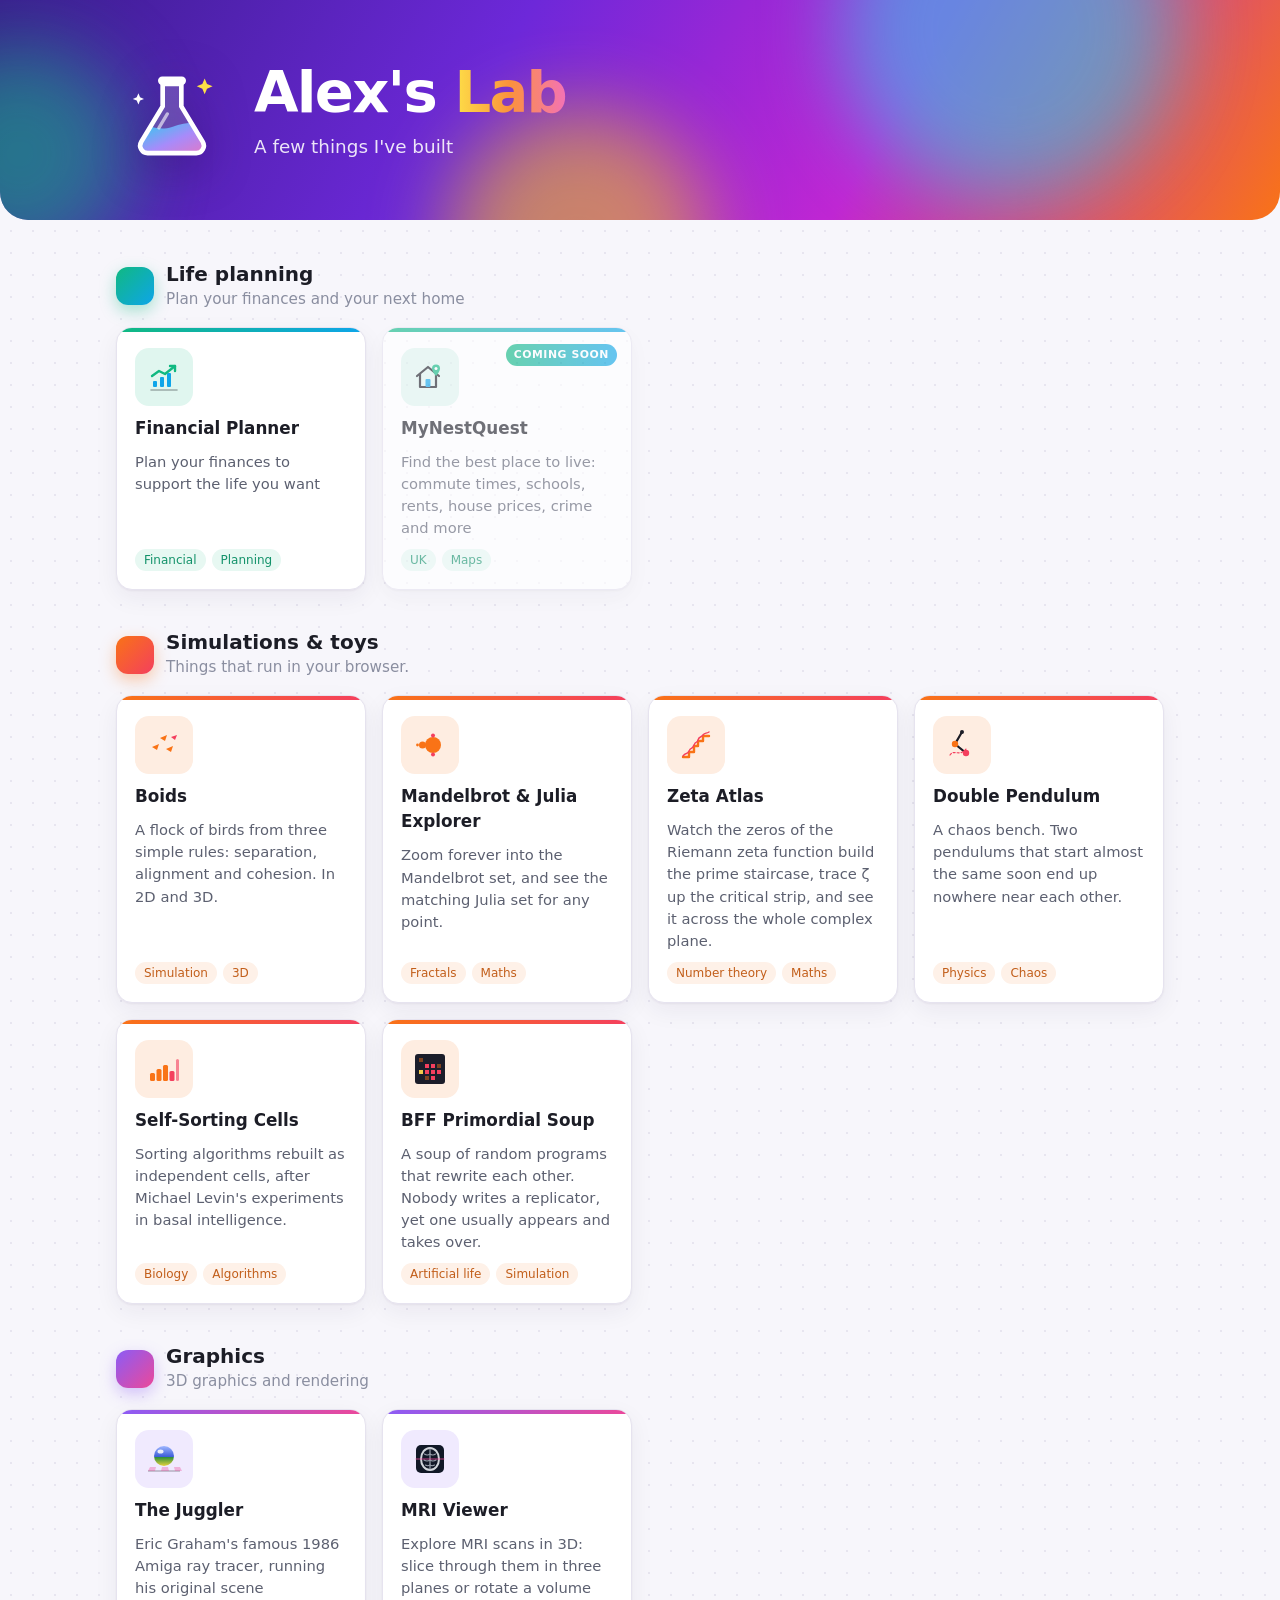
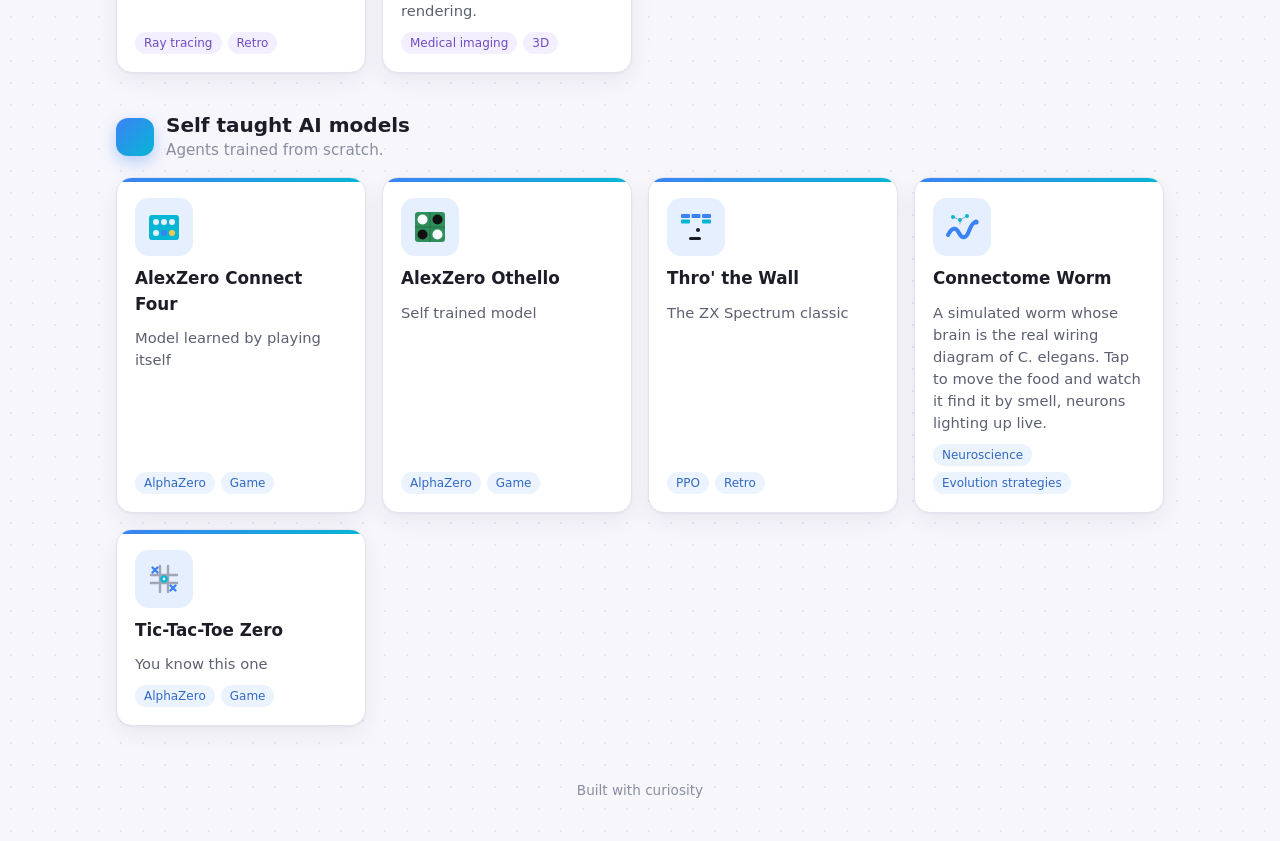
==== commit 40253386: "Add Zeta Atlas: prime staircase, critical strip and complex plane views of the zeta function Co-Auth" ====
--- a/index.html
+++ b/index.html
@@ -203,6 +203,7 @@
     juggler: `<svg viewBox="0 0 36 36"><defs><linearGradient id="jg" x1="0" y1="0" x2="0" y2="1"><stop offset="0" stop-color="#9fb7ff"/><stop offset=".55" stop-color="#3a5bd9"/><stop offset=".56" stop-color="#2f8f3a"/><stop offset="1" stop-color="#e6d23a"/></linearGradient></defs><path d="M2 30h32" stroke="currentColor" stroke-width="1.4" opacity=".3"/><g fill="var(--accent-2)" opacity=".35"><path d="M4 26h6l-1 4H2z"/><path d="M16 26h6l1 4h-8z"/><path d="M28 26h6l2 4h-7z"/></g><circle cx="18" cy="15" r="10" fill="url(#jg)"/><ellipse cx="14.5" cy="10.5" rx="3" ry="2" fill="#fff" opacity=".85"/></svg>`,
     finance: `<svg viewBox="0 0 36 36" fill="none" stroke-linecap="round" stroke-linejoin="round"><path d="M5 31h26" stroke="currentColor" stroke-width="1.6" opacity=".35"/><g fill="var(--accent-2)"><rect x="7" y="22" width="4" height="6" rx="1"/><rect x="14" y="18" width="4" height="10" rx="1"/><rect x="21" y="14" width="4" height="14" rx="1"/></g><path d="M6 17l7-5 6 3 10-8" stroke="var(--accent)" stroke-width="2.4"/><path d="M24 7h5v5" stroke="var(--accent)" stroke-width="2.4"/></svg>`,
     boids: `<svg viewBox="0 0 36 36" fill="none"><g fill="var(--accent)"><path d="M6 20l7-3-2 6z"/><path d="M14 11l7-3-2 6z"/><path d="M20 22l7-3-2 6z"/></g><path d="M25 10l6-2-2 5z" fill="var(--accent-2)"/></svg>`,
+    zeta: `<svg viewBox="0 0 36 36" fill="none" stroke-linecap="round" stroke-linejoin="round"><path d="M5 30h6v-5h5v-6h4v-5h5v-5h6" stroke="var(--accent)" stroke-width="2.4"/><path d="M5 29c3-4 4-1 6-5s3-1 5-6 3-1 4-5 3-2 5-5 3-1 6-3" stroke="var(--accent-2)" stroke-width="1.4"/></svg>`,
     mandelbrot: `<svg viewBox="0 0 36 36"><circle cx="21" cy="18" r="8" fill="var(--accent)"/><circle cx="10.5" cy="18" r="3.5" fill="var(--accent)"/><circle cx="5.5" cy="18" r="1.4" fill="var(--accent)"/><circle cx="21" cy="8.5" r="2" fill="var(--accent-2)"/><circle cx="21" cy="27.5" r="2" fill="var(--accent-2)"/></svg>`,
     pendulum: `<svg viewBox="0 0 36 36" fill="none" stroke-width="2.2" stroke-linecap="round"><path d="M18 5L11 17L22 26" stroke="currentColor"/><circle cx="18" cy="5" r="2" fill="currentColor"/><circle cx="11" cy="17" r="3.2" fill="var(--accent)"/><circle cx="22" cy="26" r="3.2" fill="var(--accent-2)"/><path d="M6 28c4-6 10 2 16-6" stroke="var(--accent-2)" stroke-width="1.2" stroke-dasharray="2 2"/></svg>`,
     cells: `<svg viewBox="0 0 36 36"><g fill="var(--accent)"><rect x="4" y="22" width="5" height="8" rx="1.5"/><rect x="10.5" y="18" width="5" height="12" rx="1.5"/><rect x="17" y="14" width="5" height="16" rx="1.5"/></g><g fill="var(--accent-2)"><rect x="23.5" y="20" width="5" height="10" rx="1.5"/><rect x="30" y="8" width="3" height="22" rx="1.5" opacity=".6"/></g></svg>`,
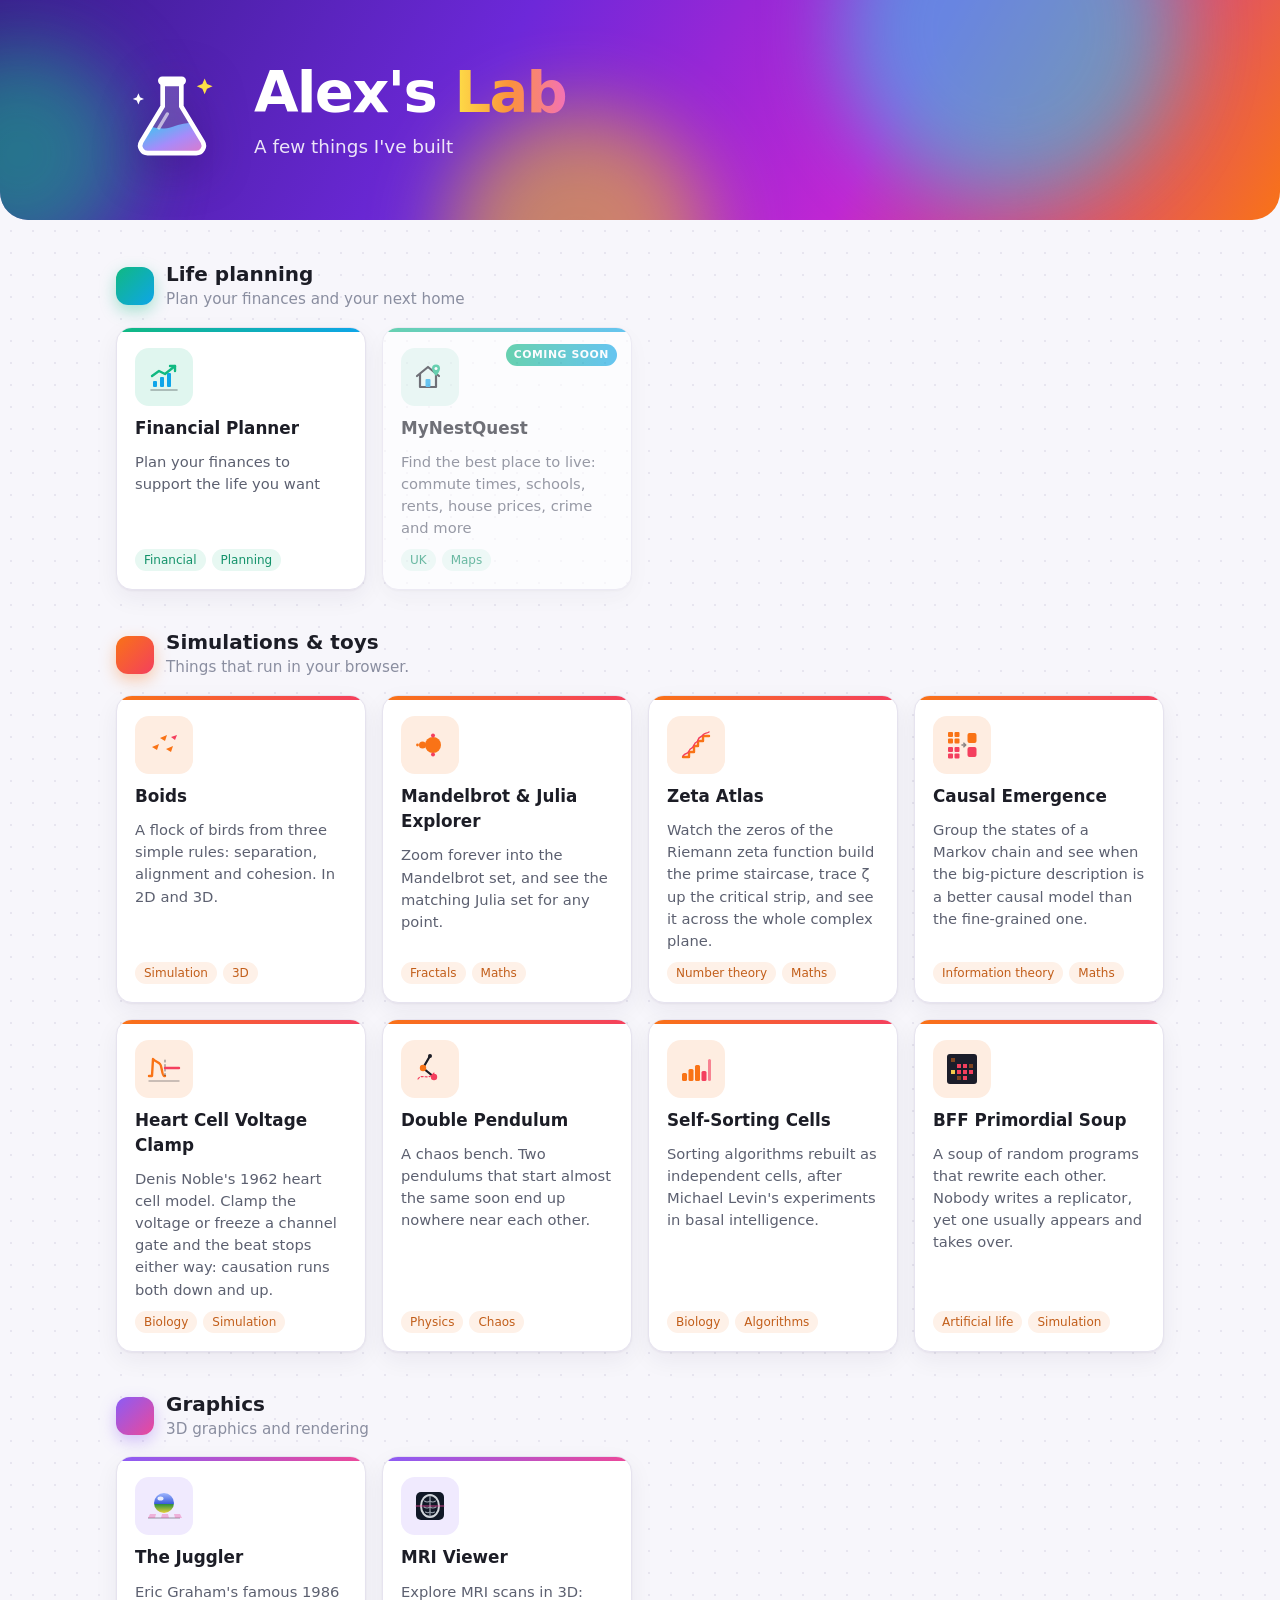
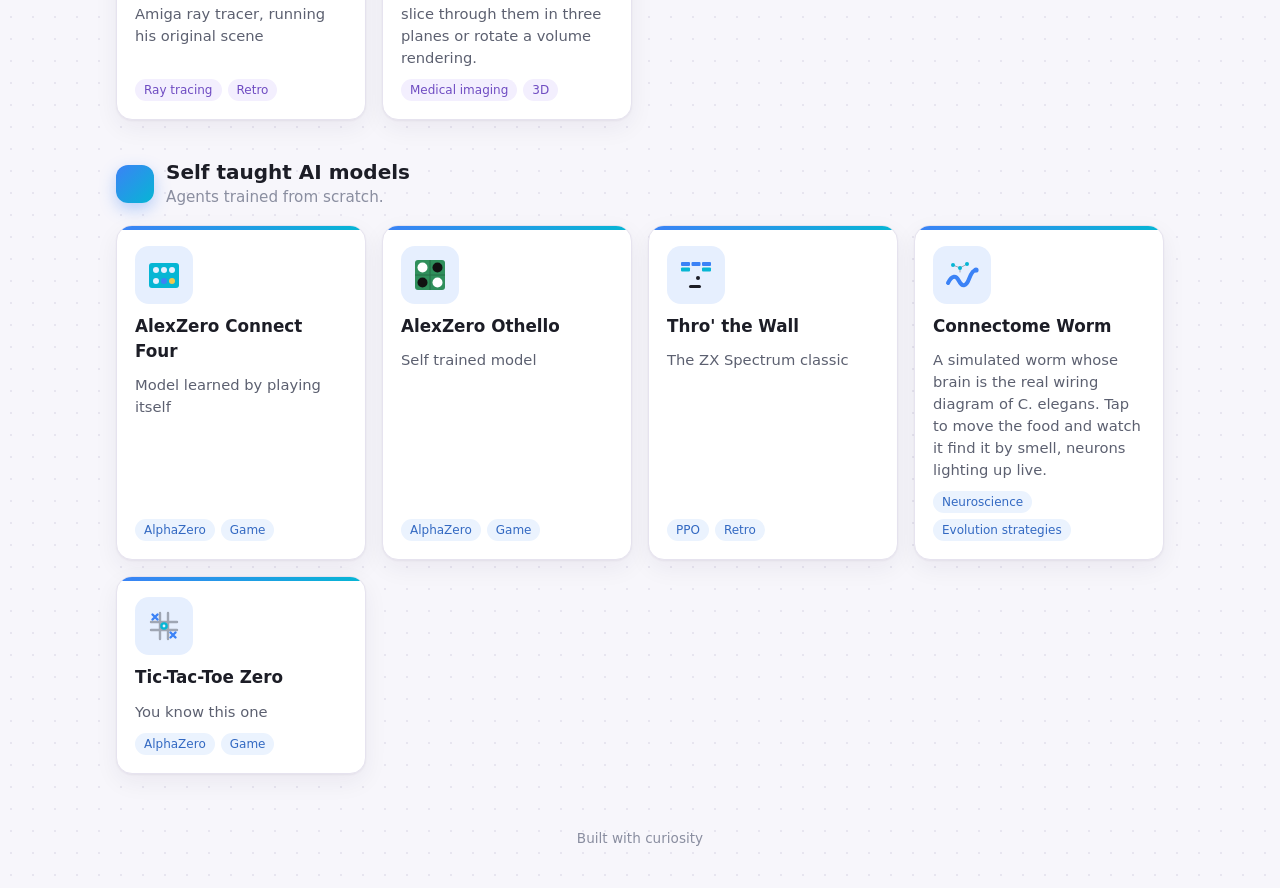
==== commit 377db658: "Add Causal Emergence and Heart Cell Voltage Clamp demos Co-Authored-By: Claude Fable 5.2 <noreply@an" ====
--- a/index.html
+++ b/index.html
@@ -204,6 +204,8 @@
     finance: `<svg viewBox="0 0 36 36" fill="none" stroke-linecap="round" stroke-linejoin="round"><path d="M5 31h26" stroke="currentColor" stroke-width="1.6" opacity=".35"/><g fill="var(--accent-2)"><rect x="7" y="22" width="4" height="6" rx="1"/><rect x="14" y="18" width="4" height="10" rx="1"/><rect x="21" y="14" width="4" height="14" rx="1"/></g><path d="M6 17l7-5 6 3 10-8" stroke="var(--accent)" stroke-width="2.4"/><path d="M24 7h5v5" stroke="var(--accent)" stroke-width="2.4"/></svg>`,
     boids: `<svg viewBox="0 0 36 36" fill="none"><g fill="var(--accent)"><path d="M6 20l7-3-2 6z"/><path d="M14 11l7-3-2 6z"/><path d="M20 22l7-3-2 6z"/></g><path d="M25 10l6-2-2 5z" fill="var(--accent-2)"/></svg>`,
     zeta: `<svg viewBox="0 0 36 36" fill="none" stroke-linecap="round" stroke-linejoin="round"><path d="M5 30h6v-5h5v-6h4v-5h5v-5h6" stroke="var(--accent)" stroke-width="2.4"/><path d="M5 29c3-4 4-1 6-5s3-1 5-6 3-1 4-5 3-2 5-5 3-1 6-3" stroke="var(--accent-2)" stroke-width="1.4"/></svg>`,
+    emergence: `<svg viewBox="0 0 36 36"><g fill="var(--accent)"><rect x="4" y="5" width="5" height="5" rx="1"/><rect x="10.5" y="5" width="5" height="5" rx="1"/><rect x="4" y="11.5" width="5" height="5" rx="1"/><rect x="10.5" y="11.5" width="5" height="5" rx="1"/></g><g fill="var(--accent-2)"><rect x="4" y="20" width="5" height="5" rx="1"/><rect x="10.5" y="20" width="5" height="5" rx="1"/><rect x="4" y="26.5" width="5" height="5" rx="1"/><rect x="10.5" y="26.5" width="5" height="5" rx="1"/></g><path d="M18 18h3.5m-1.6-1.8l1.8 1.8-1.8 1.8" fill="none" stroke="currentColor" stroke-width="1.6" stroke-linecap="round" stroke-linejoin="round" opacity=".5"/><rect x="23.5" y="6" width="9" height="10" rx="2" fill="var(--accent)"/><rect x="23.5" y="20" width="9" height="10" rx="2" fill="var(--accent-2)"/></svg>`,
+    clamp: `<svg viewBox="0 0 36 36" fill="none" stroke-linecap="round" stroke-linejoin="round"><path d="M3 30h30" stroke="currentColor" stroke-width="1.4" opacity=".3"/><path d="M3 25h3l1-17c3 3 5 3 7 5s2 12 4 12h1" stroke="var(--accent)" stroke-width="2.4"/><path d="M19 9v18" stroke="currentColor" stroke-width="1.2" stroke-dasharray="2 2.5" opacity=".5"/><path d="M19 17h14" stroke="var(--accent-2)" stroke-width="2.4"/></svg>`,
     mandelbrot: `<svg viewBox="0 0 36 36"><circle cx="21" cy="18" r="8" fill="var(--accent)"/><circle cx="10.5" cy="18" r="3.5" fill="var(--accent)"/><circle cx="5.5" cy="18" r="1.4" fill="var(--accent)"/><circle cx="21" cy="8.5" r="2" fill="var(--accent-2)"/><circle cx="21" cy="27.5" r="2" fill="var(--accent-2)"/></svg>`,
     pendulum: `<svg viewBox="0 0 36 36" fill="none" stroke-width="2.2" stroke-linecap="round"><path d="M18 5L11 17L22 26" stroke="currentColor"/><circle cx="18" cy="5" r="2" fill="currentColor"/><circle cx="11" cy="17" r="3.2" fill="var(--accent)"/><circle cx="22" cy="26" r="3.2" fill="var(--accent-2)"/><path d="M6 28c4-6 10 2 16-6" stroke="var(--accent-2)" stroke-width="1.2" stroke-dasharray="2 2"/></svg>`,
     cells: `<svg viewBox="0 0 36 36"><g fill="var(--accent)"><rect x="4" y="22" width="5" height="8" rx="1.5"/><rect x="10.5" y="18" width="5" height="12" rx="1.5"/><rect x="17" y="14" width="5" height="16" rx="1.5"/></g><g fill="var(--accent-2)"><rect x="23.5" y="20" width="5" height="10" rx="1.5"/><rect x="30" y="8" width="3" height="22" rx="1.5" opacity=".6"/></g></svg>`,
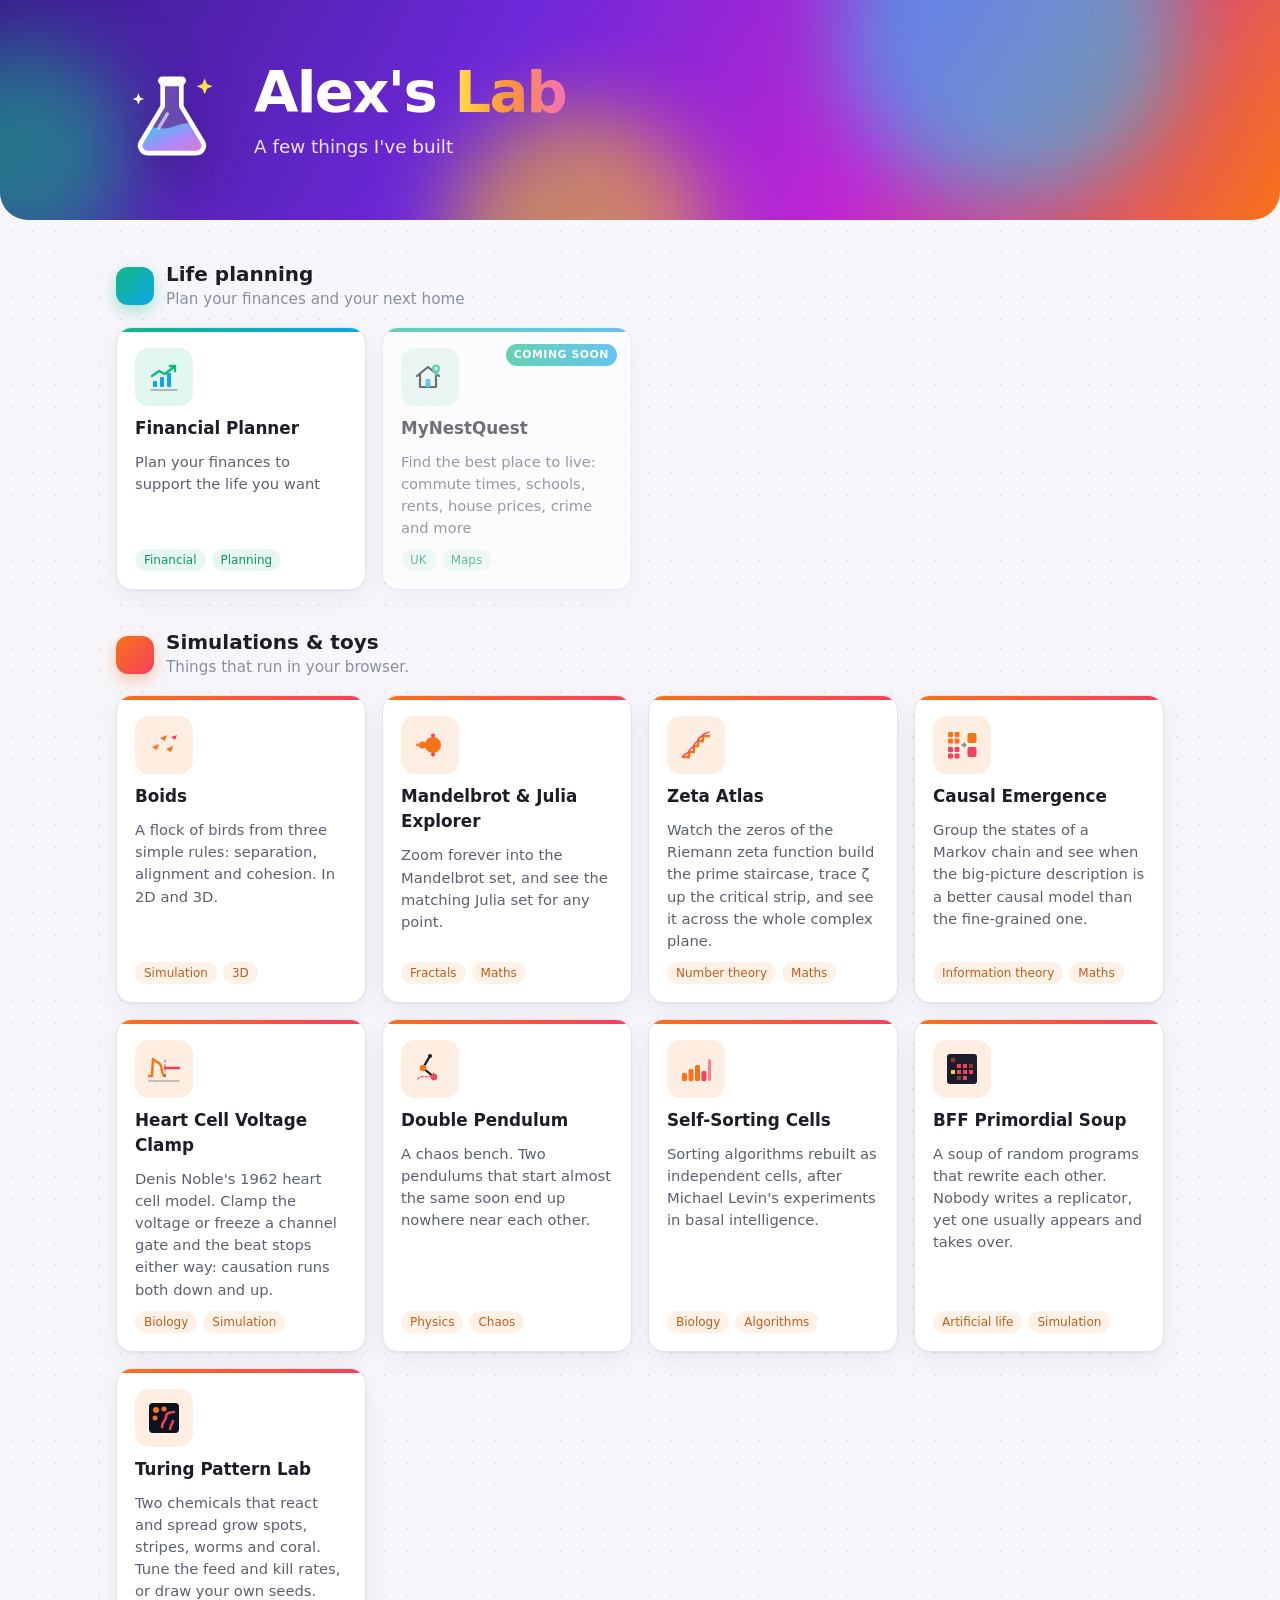
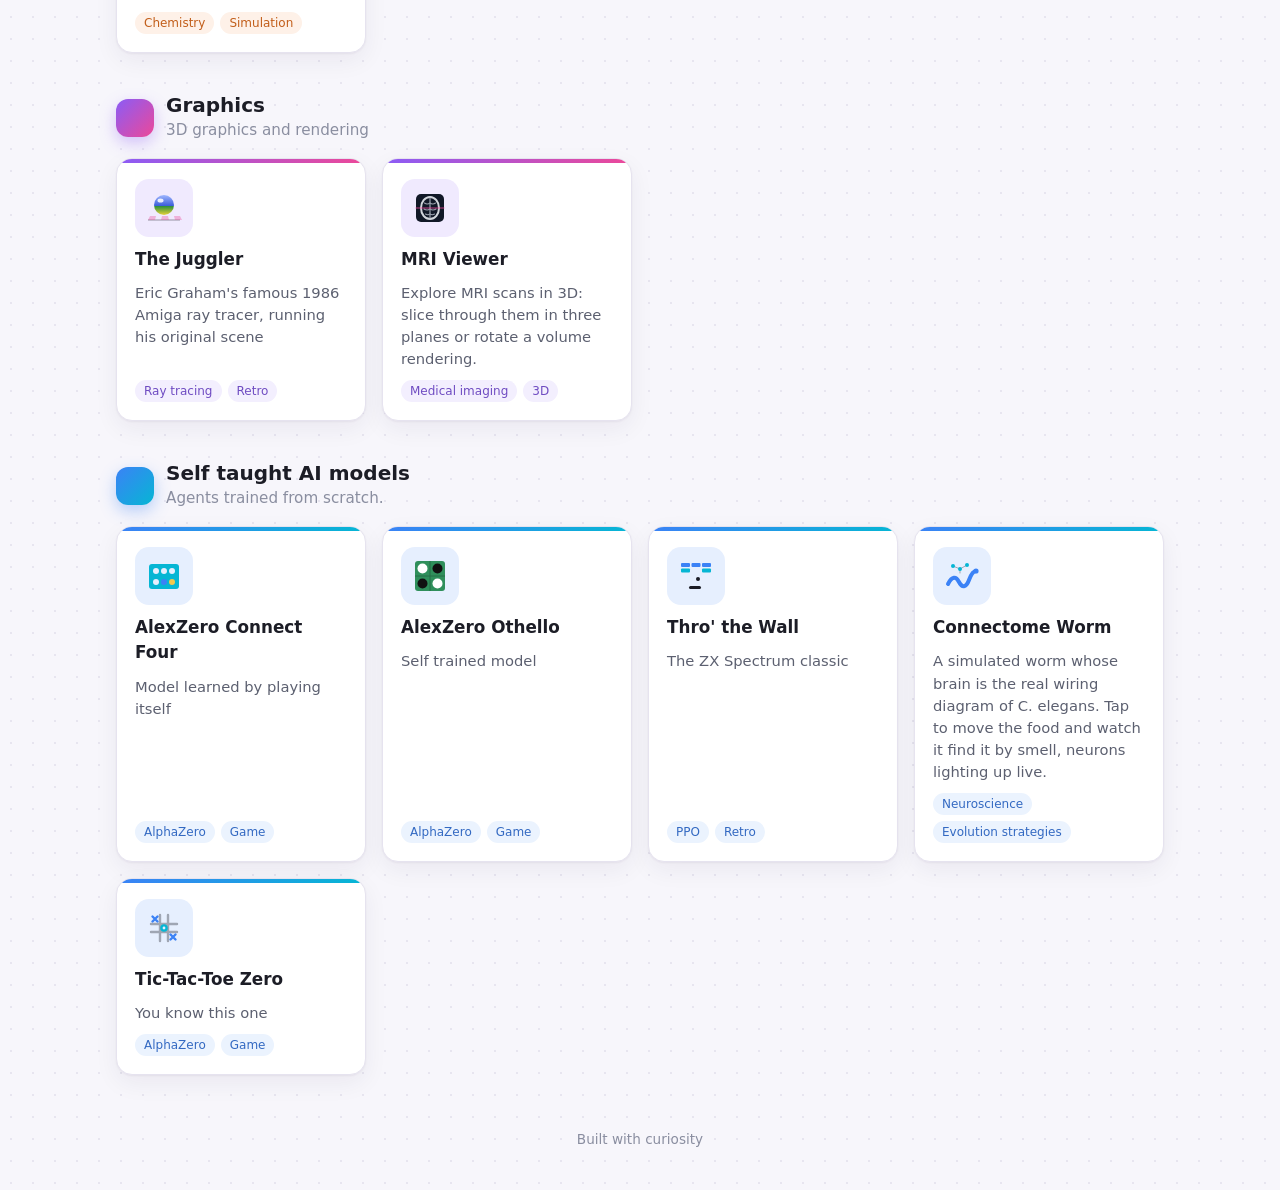
==== commit dfb5094d: "Add Turing Pattern Lab Gray-Scott reaction-diffusion simulation at /turing-patterns/, with a card an" ====
--- a/index.html
+++ b/index.html
@@ -214,6 +214,7 @@
     othello: `<svg viewBox="0 0 36 36"><rect x="3" y="3" width="30" height="30" rx="3" fill="#2f8f5b"/><path d="M18 3v30M3 18h30" stroke="#246f47"/><circle cx="10.5" cy="10.5" r="5" fill="#fff"/><circle cx="25.5" cy="25.5" r="5" fill="#fff"/><circle cx="25.5" cy="10.5" r="5" fill="#111"/><circle cx="10.5" cy="25.5" r="5" fill="#111"/></svg>`,
     breakout: `<svg viewBox="0 0 36 36"><g fill="var(--accent)"><rect x="3" y="5" width="9" height="4" rx="1"/><rect x="13.5" y="5" width="9" height="4" rx="1"/><rect x="24" y="5" width="9" height="4" rx="1"/></g><g fill="var(--accent-2)"><rect x="3" y="10.5" width="9" height="4" rx="1"/><rect x="24" y="10.5" width="9" height="4" rx="1"/></g><circle cx="20" cy="21" r="2" fill="currentColor"/><rect x="11" y="28" width="12" height="3" rx="1.5" fill="currentColor"/></svg>`,
     worm: `<svg viewBox="0 0 36 36" fill="none" stroke-linecap="round"><path d="M4 26c4-8 8-8 11-2s7 6 10-2 5-9 7-9" stroke="var(--accent)" stroke-width="4"/><circle cx="32" cy="13" r="2.6" fill="var(--accent)"/><g stroke="currentColor" stroke-width="1" opacity=".35"><path d="M9 8l7 3 7-4M16 11v4"/></g><g fill="var(--accent-2)"><circle cx="9" cy="8" r="2"/><circle cx="16" cy="11" r="2"/><circle cx="23" cy="7" r="2"/></g></svg>`,
+    turing: `<svg viewBox="0 0 36 36"><rect x="3" y="3" width="30" height="30" rx="4" fill="#0b1220"/><g fill="var(--accent)"><circle cx="10" cy="10" r="3"/><circle cx="18" cy="9" r="2.5"/><circle cx="9" cy="18" r="2.5"/></g><path d="M16 27c0-6 4-6 4-10s4-5 8-5M24 29c0-4 3-5 3-8" fill="none" stroke="var(--accent-2)" stroke-width="2.6" stroke-linecap="round"/></svg>`,
     tictactoe: `<svg viewBox="0 0 36 36" fill="none" stroke-width="2.4" stroke-linecap="round"><path d="M14 5v26M22 5v26M5 14h26M5 22h26" stroke="currentColor" opacity=".35"/><path d="M6.5 6.5l5 5M11.5 6.5l-5 5M24.5 24.5l5 5M29.5 24.5l-5 5" stroke="var(--accent)"/><circle cx="18" cy="18" r="2.6" stroke="var(--accent-2)"/></svg>`,
   };
 
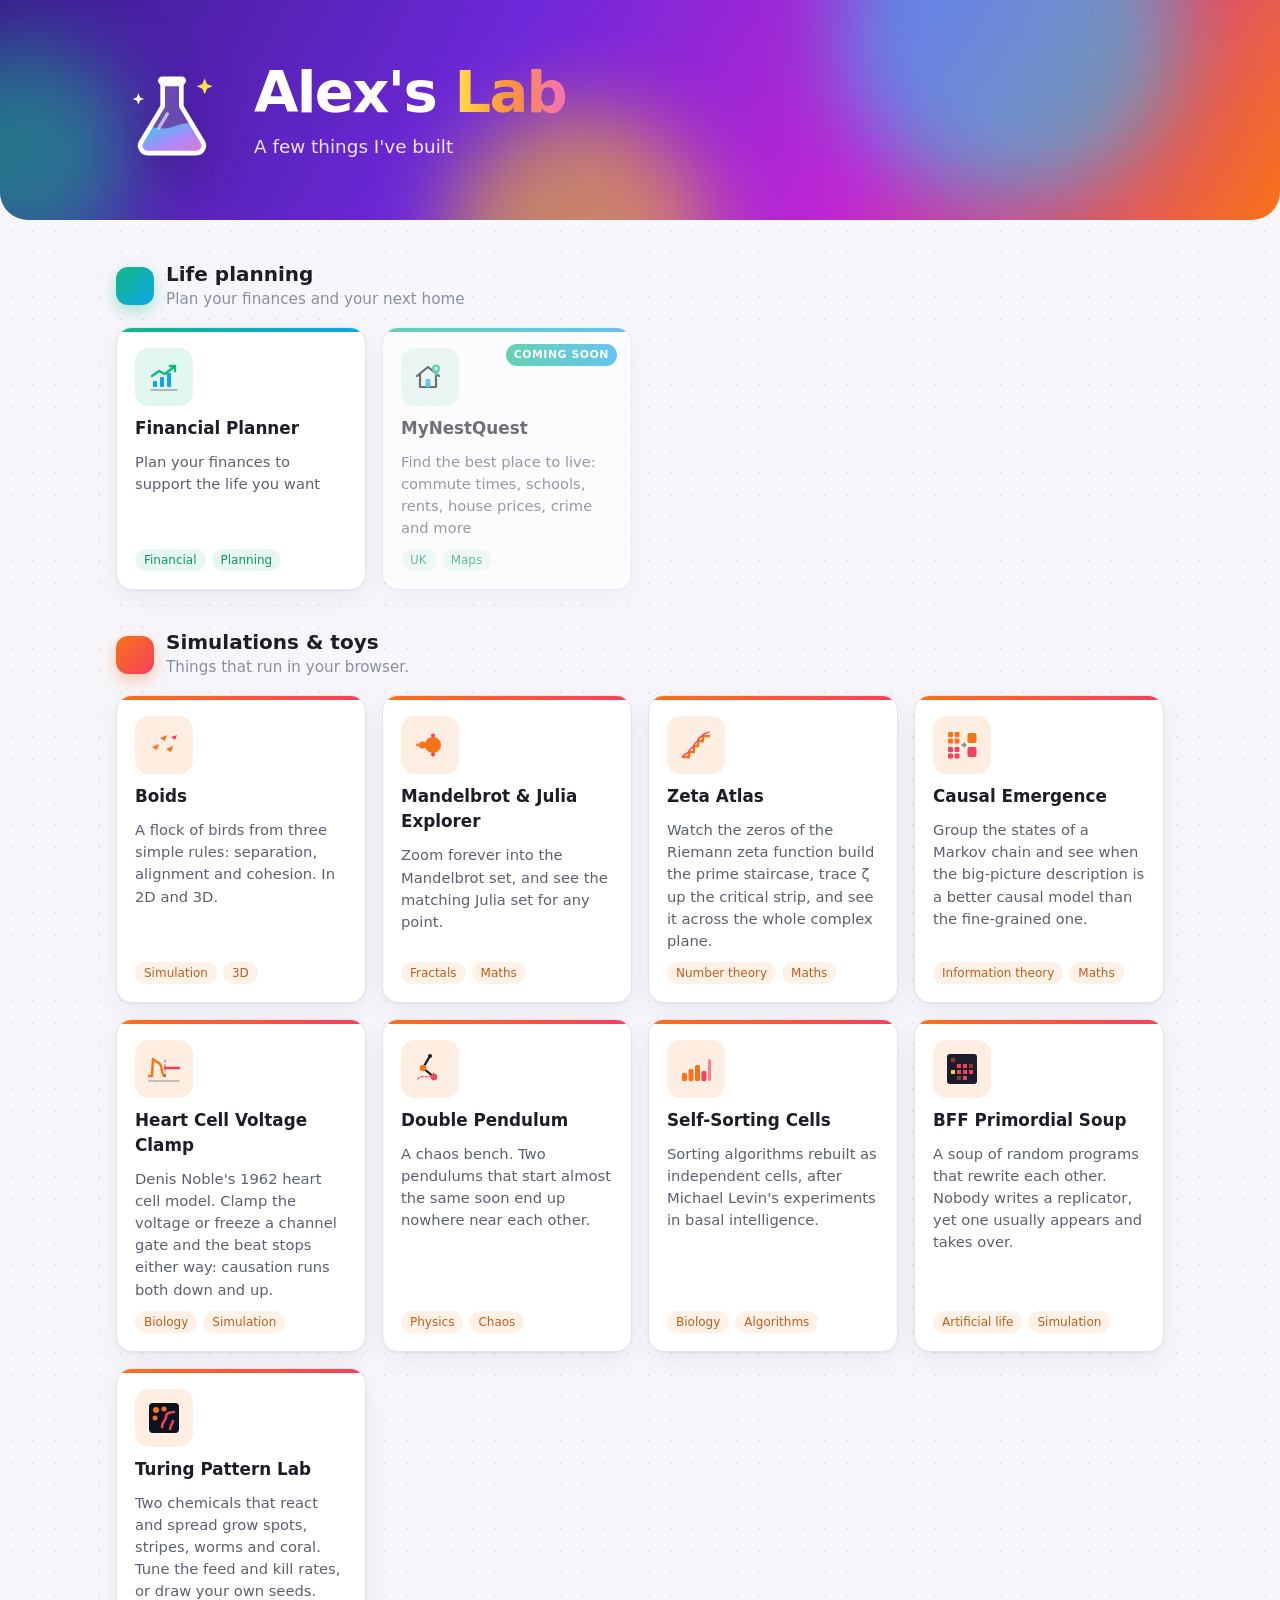
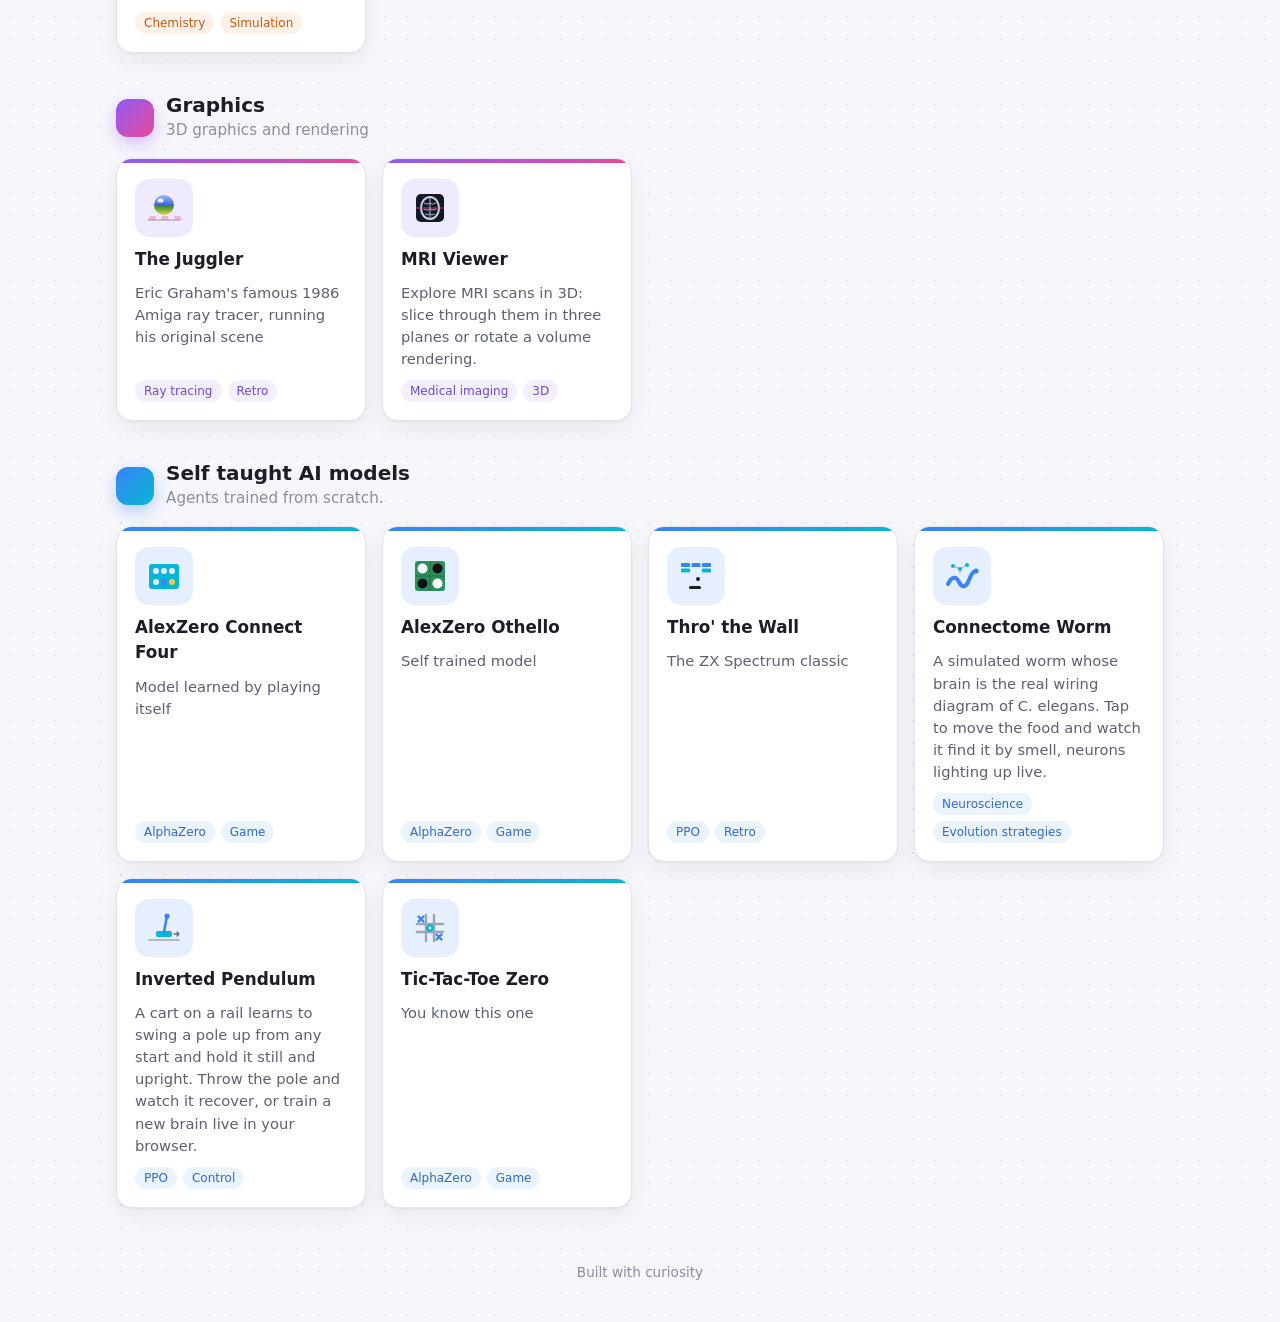
==== commit 2ab00f9d: "Add Inverted Pendulum to the self-taught AI models Co-Authored-By: Claude Opus 5.5 <noreply@anthropi" ====
--- a/index.html
+++ b/index.html
@@ -215,6 +215,7 @@
     breakout: `<svg viewBox="0 0 36 36"><g fill="var(--accent)"><rect x="3" y="5" width="9" height="4" rx="1"/><rect x="13.5" y="5" width="9" height="4" rx="1"/><rect x="24" y="5" width="9" height="4" rx="1"/></g><g fill="var(--accent-2)"><rect x="3" y="10.5" width="9" height="4" rx="1"/><rect x="24" y="10.5" width="9" height="4" rx="1"/></g><circle cx="20" cy="21" r="2" fill="currentColor"/><rect x="11" y="28" width="12" height="3" rx="1.5" fill="currentColor"/></svg>`,
     worm: `<svg viewBox="0 0 36 36" fill="none" stroke-linecap="round"><path d="M4 26c4-8 8-8 11-2s7 6 10-2 5-9 7-9" stroke="var(--accent)" stroke-width="4"/><circle cx="32" cy="13" r="2.6" fill="var(--accent)"/><g stroke="currentColor" stroke-width="1" opacity=".35"><path d="M9 8l7 3 7-4M16 11v4"/></g><g fill="var(--accent-2)"><circle cx="9" cy="8" r="2"/><circle cx="16" cy="11" r="2"/><circle cx="23" cy="7" r="2"/></g></svg>`,
     turing: `<svg viewBox="0 0 36 36"><rect x="3" y="3" width="30" height="30" rx="4" fill="#0b1220"/><g fill="var(--accent)"><circle cx="10" cy="10" r="3"/><circle cx="18" cy="9" r="2.5"/><circle cx="9" cy="18" r="2.5"/></g><path d="M16 27c0-6 4-6 4-10s4-5 8-5M24 29c0-4 3-5 3-8" fill="none" stroke="var(--accent-2)" stroke-width="2.6" stroke-linecap="round"/></svg>`,
+    cartpole: `<svg viewBox="0 0 36 36" fill="none" stroke-linecap="round"><path d="M3 30h30" stroke="currentColor" stroke-width="1.6" opacity=".35"/><rect x="10" y="21" width="16" height="6" rx="2" fill="var(--accent-2)"/><path d="M18 22L21 6" stroke="var(--accent)" stroke-width="2.6"/><circle cx="21" cy="6" r="2.6" fill="var(--accent)"/><path d="M28 24h5m-2-2l2 2-2 2" stroke="currentColor" stroke-width="1.4" stroke-linejoin="round" opacity=".6"/></svg>`,
     tictactoe: `<svg viewBox="0 0 36 36" fill="none" stroke-width="2.4" stroke-linecap="round"><path d="M14 5v26M22 5v26M5 14h26M5 22h26" stroke="currentColor" opacity=".35"/><path d="M6.5 6.5l5 5M11.5 6.5l-5 5M24.5 24.5l5 5M29.5 24.5l-5 5" stroke="var(--accent)"/><circle cx="18" cy="18" r="2.6" stroke="var(--accent-2)"/></svg>`,
   };
 
